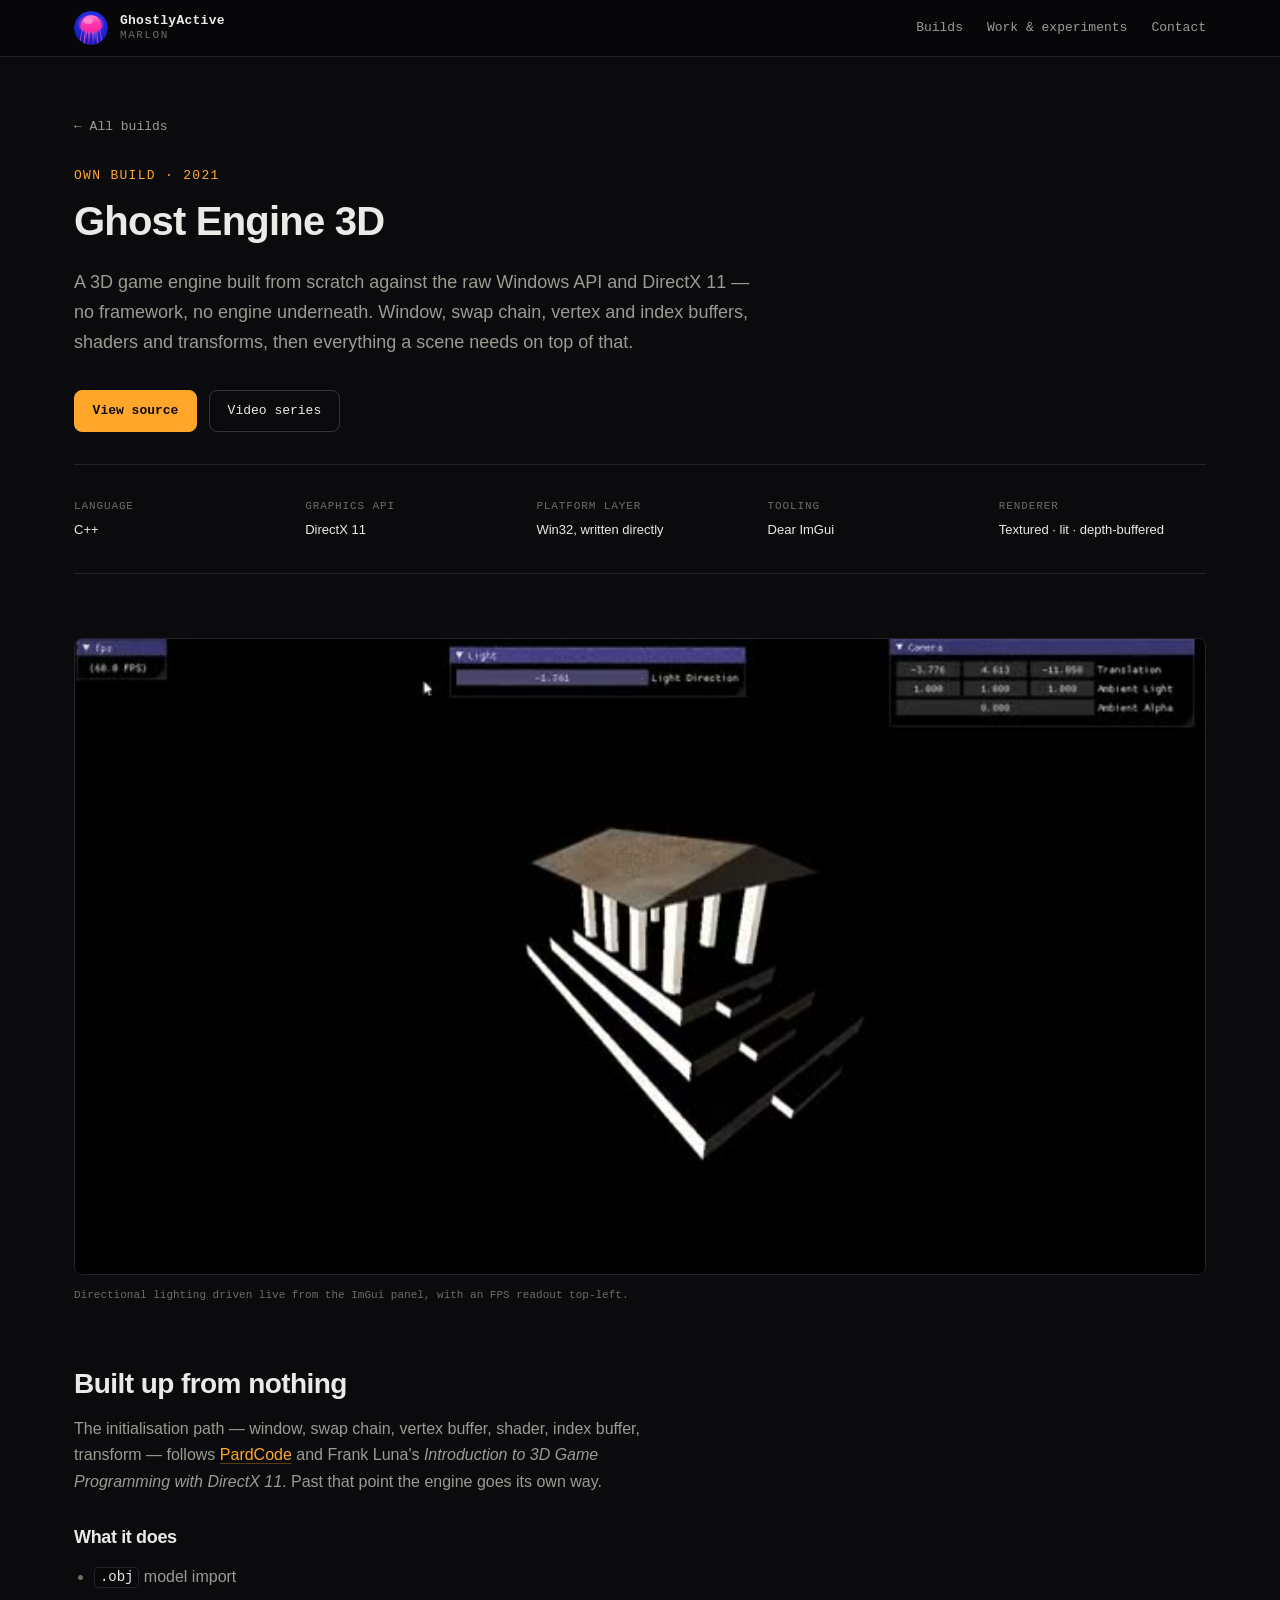
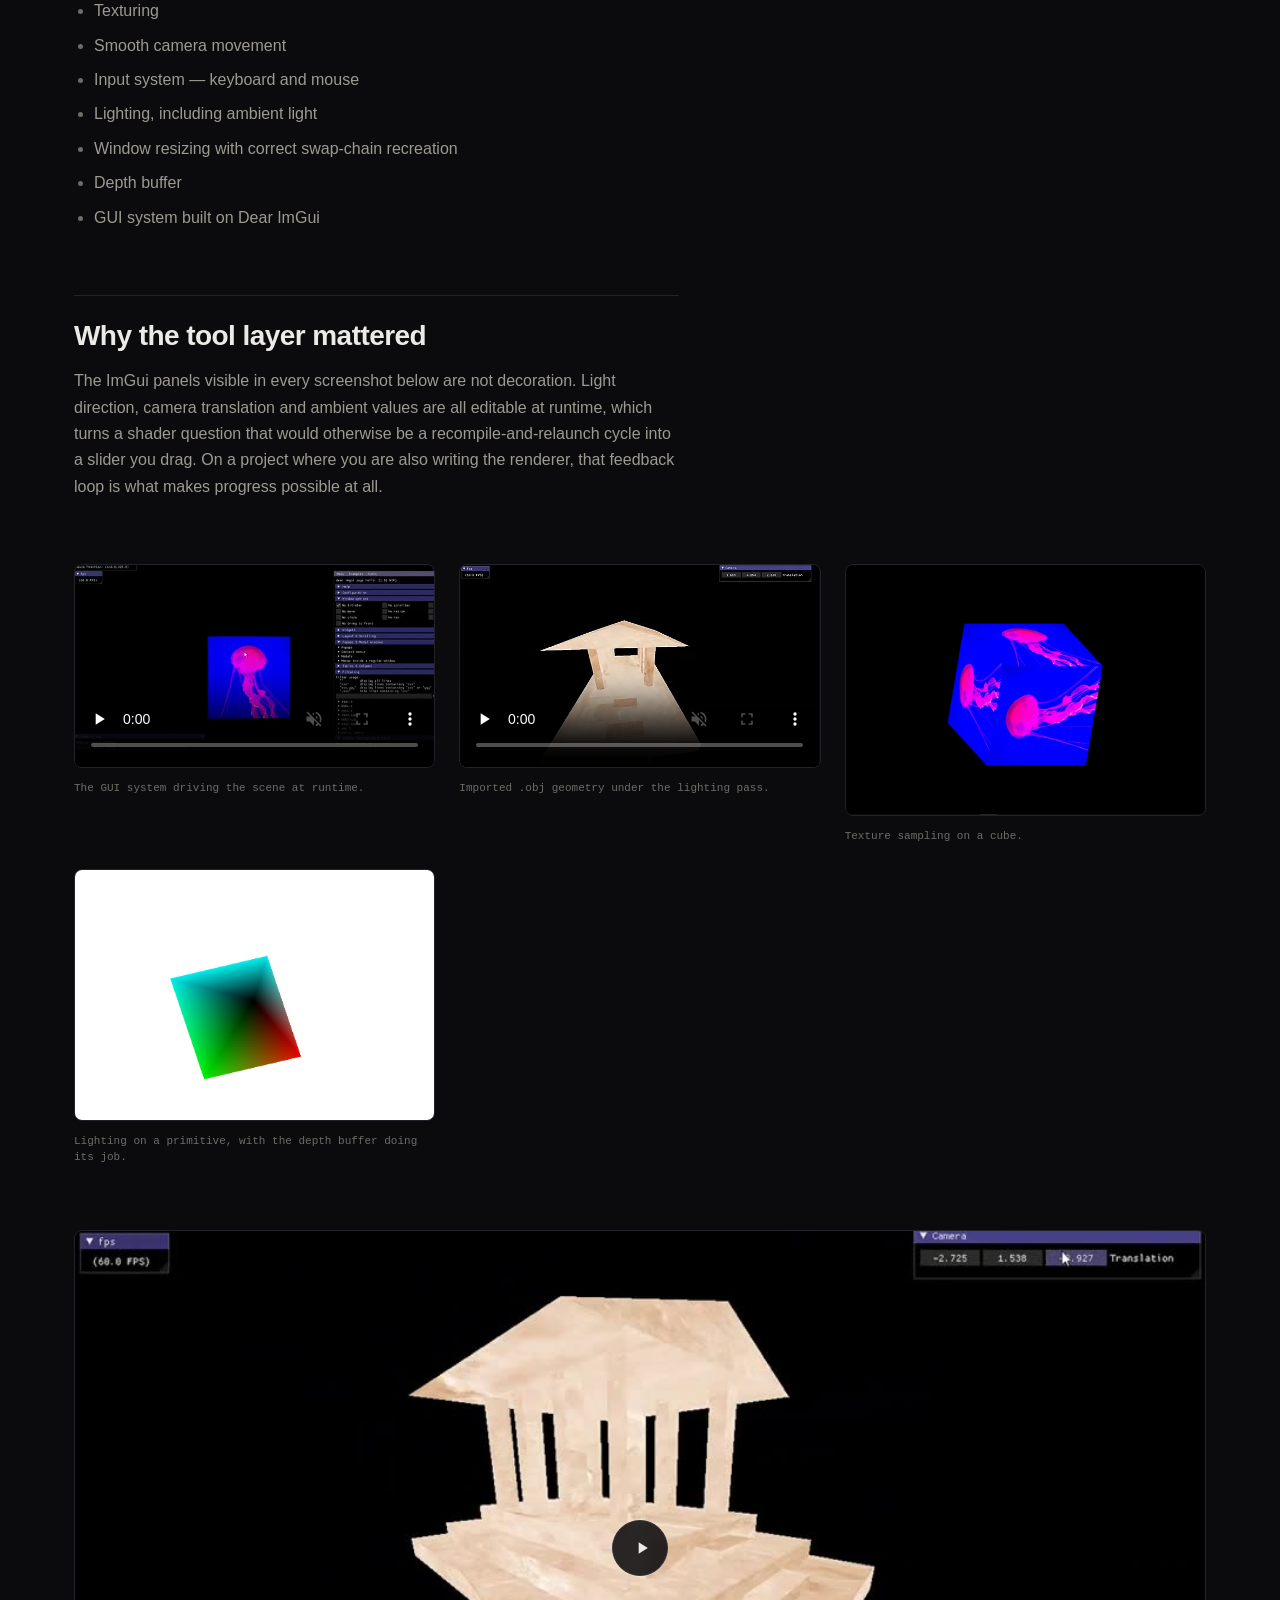
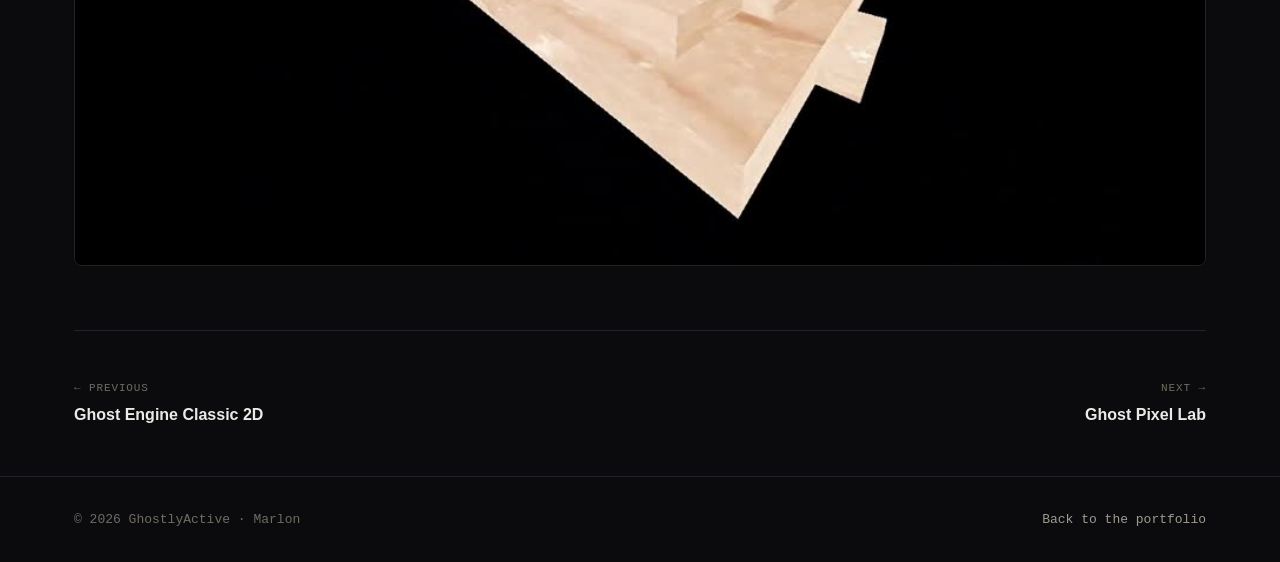
==== projects/ghost-engine-3d.html @ c01409fd "feat: texture the raycast corridor, add theme-color and mobile polish" ====
<!DOCTYPE html>
<html lang="en">
<head>
<meta charset="UTF-8">
<meta name="viewport" content="width=device-width, initial-scale=1">
<title>Ghost Engine 3D — GhostlyActive</title>
<meta name="description" content="A 3D game engine written from scratch against the Win32 API and DirectX 11: swap chain, buffers, shaders, .obj import, lighting and an ImGui tool layer.">
<meta name="color-scheme" content="dark">
<meta name="theme-color" content="#0b0b0d">
<link rel="icon" href="../assets/logo.svg" type="image/svg+xml">
<link rel="stylesheet" href="../assets/css/tokens.css">
<link rel="stylesheet" href="../assets/css/base.css">
<link rel="stylesheet" href="../assets/css/site.css">
<link rel="stylesheet" href="../assets/css/project.css">

<!-- Reveal-on-scroll starts hidden, so the flag has to land before first paint;
     without JS the class never appears and everything stays visible. -->
<script>document.documentElement.classList.add("js")</script>
</head>
<body>

<a class="skip-link" href="#main">Skip to content</a>

<svg class="visually-hidden" aria-hidden="true" focusable="false">
  <symbol id="i-play" viewBox="0 0 24 24"><path d="M8 5v14l11-7z"/></symbol>
</svg>

<nav class="site-nav">
  <div class="shell site-nav__inner">
    <a class="site-nav__brand" href="../index.html">
      <img class="site-nav__logo" src="../assets/logo.svg" alt="" width="34" height="34">
      <span class="site-nav__names">
        <span class="site-nav__name">GhostlyActive</span>
        <span class="site-nav__sub">Marlon</span>
      </span>
    </a>
    <ul class="site-nav__links">
      <li><a href="../index.html#builds">Builds</a></li>
      <li><a href="../index.html#studio"><span class="label-long">Work &amp; experiments</span><span class="label-short">Work</span></a></li>
      <li><a href="../index.html#contact">Contact</a></li>
    </ul>
  </div>
</nav>

<main id="main">
  <div class="shell">

    <header class="project-header">
      <a class="back-link" href="../index.html#builds">← All builds</a>
      <p class="project-header__kicker">Own build · 2021</p>
      <h1>Ghost Engine 3D</h1>
      <p class="project-header__lede">
        A 3D game engine built from scratch against the raw Windows API and DirectX 11 — no
        framework, no engine underneath. Window, swap chain, vertex and index buffers, shaders and
        transforms, then everything a scene needs on top of that.
      </p>
      <div class="project-header__actions">
        <a class="btn btn--primary" href="https://github.com/GhostlyActive/Ghost-Engine-3D" rel="noopener">View source</a>
        <a class="btn" href="https://www.youtube.com/playlist?list=PLcM3ti5Eo5i8KT7U_PYS-lkBVErrjgMPQ" rel="noopener">Video series</a>
      </div>
    </header>

    <dl class="specs reveal">
      <div><dt>Language</dt><dd>C++</dd></div>
      <div><dt>Graphics API</dt><dd>DirectX 11</dd></div>
      <div><dt>Platform layer</dt><dd>Win32, written directly</dd></div>
      <div><dt>Tooling</dt><dd>Dear ImGui</dd></div>
      <div><dt>Renderer</dt><dd>Textured · lit · depth-buffered</dd></div>
    </dl>

    <div class="media-block reveal">
      <figure class="figure">
        <video src="../assets/img/projects/ghost-engine-3d-light.mp4"
               poster="../assets/img/projects/ghost-engine-3d-light.jpg"
               autoplay muted loop playsinline preload="metadata"
               aria-label="A lit temple model rotating in the engine with ImGui light controls"></video>
        <figcaption>Directional lighting driven live from the ImGui panel, with an FPS readout top-left.</figcaption>
      </figure>
    </div>

    <div class="prose">

      <h2>Built up from nothing</h2>
      <p>
        The initialisation path — window, swap chain, vertex buffer, shader, index buffer, transform
        — follows <a href="https://github.com/PardCode" rel="noopener">PardCode</a> and Frank Luna's
        <em>Introduction to 3D Game Programming with DirectX 11</em>. Past that point the engine goes
        its own way.
      </p>

      <h3>What it does</h3>
      <ul>
        <li><code>.obj</code> model import</li>
        <li>Texturing</li>
        <li>Smooth camera movement</li>
        <li>Input system — keyboard and mouse</li>
        <li>Lighting, including ambient light</li>
        <li>Window resizing with correct swap-chain recreation</li>
        <li>Depth buffer</li>
        <li>GUI system built on Dear ImGui</li>
      </ul>

      <h2>Why the tool layer mattered</h2>
      <p>
        The ImGui panels visible in every screenshot below are not decoration. Light direction,
        camera translation and ambient values are all editable at runtime, which turns a shader
        question that would otherwise be a recompile-and-relaunch cycle into a slider you drag. On a
        project where you are also writing the renderer, that feedback loop is what makes progress
        possible at all.
      </p>

    </div>

    <div class="media-block media-block--wide reveal">
      <div class="gallery">
        <figure class="figure">
          <video src="../assets/img/projects/ghost-engine-3d-guidemo.mp4"
                 poster="../assets/img/projects/ghost-engine-3d-guidemo.jpg"
                 muted loop playsinline preload="none" controls
                 aria-label="The ImGui tool layer being used to manipulate the scene"></video>
          <figcaption>The GUI system driving the scene at runtime.</figcaption>
        </figure>
        <figure class="figure">
          <video src="../assets/img/projects/ghost-engine-3d-mesh.mp4"
                 poster="../assets/img/projects/ghost-engine-3d-mesh.jpg"
                 muted loop playsinline preload="none" controls
                 aria-label="An imported mesh rotating in the engine"></video>
          <figcaption>Imported <code>.obj</code> geometry under the lighting pass.</figcaption>
        </figure>
        <figure class="figure">
          <img src="../assets/img/projects/ghost-engine-3d-texture.jpg" alt="A textured cube rendered by the engine" loading="lazy" decoding="async">
          <figcaption>Texture sampling on a cube.</figcaption>
        </figure>
        <figure class="figure">
          <img src="../assets/img/projects/ghost-engine-3d-pyramid-lit.jpg" alt="A lit pyramid primitive rendered by the engine" loading="lazy" decoding="async">
          <figcaption>Lighting on a primitive, with the depth buffer doing its job.</figcaption>
        </figure>
      </div>
    </div>

    <div class="media-block reveal">
      <h2 class="visually-hidden">Video</h2>
      <button class="video" type="button" data-video-id="ZwqW2sLskIs" data-video-title="Ghost Engine 3D — Part 1">
        <img src="../assets/img/video/ZwqW2sLskIs.jpg" alt="Ghost Engine 3D running, part one of the video series" loading="lazy" decoding="async">
        <span class="video__play"><svg aria-hidden="true"><use href="#i-play"></use></svg></span>
        <span class="visually-hidden">Play video: Ghost Engine 3D — Part 1</span>
      </button>
    </div>

    <nav class="pager reveal" aria-label="More projects">
      <a href="ghost-engine-classic-2d.html"><span>← Previous</span><strong>Ghost Engine Classic 2D</strong></a>
      <a href="ghost-pixel-lab.html"><span>Next →</span><strong>Ghost Pixel Lab</strong></a>
    </nav>

  </div>
</main>

<footer class="site-footer">
  <div class="shell site-footer__inner">
    <span>© 2026 GhostlyActive · Marlon</span>
    <span><a href="../index.html">Back to the portfolio</a></span>
  </div>
</footer>

<script src="../assets/js/video.js" defer></script>
<script src="../assets/js/reveal.js" defer></script>
</body>
</html>
---- assets/css/tokens.css ----
:root {
  color-scheme: dark;

  --bg: #0b0b0d;
  --bg-raised: #131317;
  --bg-sunken: #08080a;
  --bg-overlay: rgba(8, 8, 10, 0.86);

  --border: #22222a;
  --border-strong: #35353f;

  --text: #eceae6;
  --text-muted: #9d9a92;
  --text-faint: #6f6c66;

  --accent: #ffa62b;
  --accent-soft: rgba(255, 166, 43, 0.12);
  --accent-line: rgba(255, 166, 43, 0.32);
  --cyan: #5cd2e6;
  --cyan-soft: rgba(92, 210, 230, 0.11);

  --font-sans: -apple-system, BlinkMacSystemFont, "Segoe UI", Inter, Helvetica, Arial, sans-serif;
  --font-mono: ui-monospace, SFMono-Regular, "SF Mono", Menlo, Consolas, monospace;

  --step--1: 0.8125rem;
  --step-0: 1rem;
  --step-1: 1.125rem;
  --step-2: clamp(1.375rem, 1.1rem + 1vw, 1.75rem);
  --step-3: clamp(1.75rem, 1.3rem + 1.8vw, 2.5rem);
  --step-4: clamp(2.25rem, 1.4rem + 3.6vw, 4rem);

  --space-1: 0.25rem;
  --space-2: 0.5rem;
  --space-3: 0.75rem;
  --space-4: 1rem;
  --space-5: 1.5rem;
  --space-6: 2rem;
  --space-7: 3rem;
  --space-8: 4rem;
  --space-9: 6rem;

  --radius-sm: 4px;
  --radius: 8px;
  --radius-lg: 14px;

  --shell: 1180px;
  --measure: 68ch;

  --shadow: 0 1px 2px rgba(0, 0, 0, 0.5), 0 8px 28px rgba(0, 0, 0, 0.4);
  --shadow-lift: 0 2px 4px rgba(0, 0, 0, 0.5), 0 18px 48px rgba(0, 0, 0, 0.55);

  --ease: cubic-bezier(0.4, 0, 0.2, 1);
}
---- assets/css/base.css ----
*,
*::before,
*::after {
  box-sizing: border-box;
}

* {
  margin: 0;
}

html {
  -webkit-text-size-adjust: 100%;
  scroll-behavior: smooth;
  scroll-padding-top: 5rem;
}

body {
  background-color: var(--bg);
  color: var(--text);
  font-family: var(--font-sans);
  font-size: var(--step-0);
  line-height: 1.65;
  -webkit-font-smoothing: antialiased;
  text-rendering: optimizeLegibility;
}

img,
video {
  display: block;
  max-width: 100%;
  height: auto;
}

h1,
h2,
h3,
h4 {
  line-height: 1.15;
  font-weight: 600;
  letter-spacing: -0.02em;
  text-wrap: balance;
}

p {
  text-wrap: pretty;
}

a {
  color: inherit;
}

:focus-visible {
  outline: 2px solid var(--accent);
  outline-offset: 3px;
  border-radius: var(--radius-sm);
}

::selection {
  background: var(--accent);
  color: var(--bg);
}

.shell {
  width: 100%;
  max-width: var(--shell);
  margin-inline: auto;
  padding-inline: var(--space-5);
}

.visually-hidden {
  position: absolute;
  width: 1px;
  height: 1px;
  padding: 0;
  overflow: hidden;
  clip: rect(0, 0, 0, 0);
  white-space: nowrap;
  border: 0;
}

.skip-link {
  position: absolute;
  top: var(--space-3);
  left: var(--space-3);
  z-index: 100;
  padding: var(--space-2) var(--space-4);
  background: var(--accent);
  color: var(--bg);
  font-weight: 600;
  border-radius: var(--radius);
  transform: translateY(-200%);
}

.skip-link:focus {
  transform: translateY(0);
}

/* Reveal on scroll. Gated on `.js` so the content is never hidden from a
   visitor without JavaScript, and an animation rather than a transition so it
   does not overwrite the hover transitions the cards declare themselves. */
.js .reveal {
  opacity: 0;
}

.js .reveal.is-visible {
  opacity: 1;
  animation: reveal-up 0.55s var(--ease) backwards;
}

@keyframes reveal-up {
  from {
    opacity: 0;
    transform: translateY(20px);
  }
}

@media (prefers-reduced-motion: reduce) {
  html {
    scroll-behavior: auto;
  }

  .js .reveal {
    opacity: 1;
  }

  *,
  *::before,
  *::after {
    animation-duration: 0.01ms !important;
    animation-iteration-count: 1 !important;
    transition-duration: 0.01ms !important;
  }
}
---- assets/css/site.css ----
/* ---------- Navigation ---------- */

.site-nav {
  position: sticky;
  top: 0;
  z-index: 50;
  background: var(--bg-overlay);
  backdrop-filter: blur(12px);
  border-bottom: 1px solid var(--border);
}

.site-nav__inner {
  display: flex;
  align-items: center;
  justify-content: space-between;
  gap: var(--space-4);
  min-height: 3.5rem;
}

.site-nav__brand {
  display: inline-flex;
  align-items: center;
  gap: var(--space-3);
  text-decoration: none;
  flex-shrink: 0;
  min-height: 2.75rem;
}

.site-nav__logo {
  width: 34px;
  height: 34px;
  border-radius: 50%;
  flex-shrink: 0;
  transition: transform 0.2s var(--ease);
}

.site-nav__brand:hover .site-nav__logo {
  transform: rotate(-6deg) scale(1.06);
}

.site-nav__names {
  display: flex;
  flex-direction: column;
  line-height: 1.15;
}

.site-nav__name {
  font-family: var(--font-mono);
  font-size: var(--step--1);
  font-weight: 600;
  letter-spacing: 0.02em;
  color: var(--text);
}

.site-nav__sub {
  font-family: var(--font-mono);
  font-size: 0.6875rem;
  letter-spacing: 0.14em;
  text-transform: uppercase;
  color: var(--text-faint);
}

.site-nav__links {
  display: flex;
  gap: var(--space-5);
  list-style: none;
  padding: 0;
  font-family: var(--font-mono);
  font-size: var(--step--1);
  min-width: 0;
}

/* Narrow screens swap to the short labels rather than a swipeable row. */
.label-short {
  display: none;
}

.site-nav__links li {
  display: flex;
}

/* The label is only ~14 px tall; the tap target has to be 44 px on a phone. */
.site-nav__links a {
  display: flex;
  align-items: center;
  min-height: 2.75rem;
  color: var(--text-muted);
  text-decoration: none;
  white-space: nowrap;
  transition: color 0.15s var(--ease);
}

.site-nav__links a:hover {
  color: var(--text);
}

/* Short labels buy enough room for one row down to ~360 px. Below that the
   list wraps onto a second row rather than overflowing or asking for a swipe. */
@media (max-width: 46rem) {
  .site-nav__inner {
    flex-wrap: wrap;
    row-gap: 0;
    column-gap: var(--space-3);
    min-height: 3.25rem;
  }

  .site-nav__brand {
    gap: var(--space-2);
  }

  .site-nav__name {
    font-size: 0.75rem;
  }

  .site-nav__links {
    gap: var(--space-3);
    font-size: 0.75rem;
    min-width: auto;
    flex-shrink: 0;
  }

  .label-long {
    display: none;
  }

  .label-short {
    display: inline;
  }
}

/* ---------- Hero ---------- */

.hero {
  position: relative;
  overflow: hidden;
  padding-block: clamp(var(--space-8), 12vw, var(--space-9));
  border-bottom: 1px solid var(--border);
}

/* Fallback texture: painted before the canvas, so it only shows through when
   the hero scene never starts. */
.hero::before {
  content: "";
  position: absolute;
  inset: 0;
  background-image:
    linear-gradient(var(--border) 1px, transparent 1px),
    linear-gradient(90deg, var(--border) 1px, transparent 1px);
  background-size: 44px 44px;
  mask-image: radial-gradient(ellipse 80% 60% at 70% 0%, #000 0%, transparent 75%);
  opacity: 0.7;
  pointer-events: none;
}

.hero > .shell {
  position: relative;
}

/* ---------- Canvas scenes ---------- */

/* Stacked layouts run copy down the whole section and are far taller than they
   are wide, which is the wrong shape for a horizon. So on a phone the scene is
   a band along the bottom edge; only the two-column layout gets the full bleed. */
.scene {
  position: absolute;
  right: 0;
  bottom: 0;
  left: 0;
  height: min(52vh, 380px);
  overflow: hidden;
  pointer-events: none;
}

.scene canvas {
  width: 100%;
  height: 100%;
}

.scene::after {
  content: "";
  position: absolute;
  inset: 0;
  background: linear-gradient(
    to bottom,
    var(--bg) 0%,
    rgba(11, 11, 13, 0.74) 26%,
    rgba(11, 11, 13, 0.62) 62%,
    rgba(11, 11, 13, 0.42) 86%,
    var(--bg) 100%
  );
}

/* A horizon belongs at the foot of the hero, but the corridor has no horizon
   and the contact section is tall when stacked — bottom-anchored it would sit
   under the showreel, off screen. */
.contact__scene {
  top: 0;
  bottom: auto;
}

.contact__scene::after {
  background: linear-gradient(
    to bottom,
    var(--bg) 0%,
    rgba(11, 11, 13, 0.72) 22%,
    rgba(11, 11, 13, 0.66) 64%,
    var(--bg) 100%
  );
}

@media (min-width: 62rem) {
  .scene {
    top: 0;
    height: auto;
  }

  .contact__scene {
    bottom: 0;
  }

  /* The copy sits in the left column, so the wash turns diagonal and the
     right-hand side opens up. */
  .scene::after {
    background:
      linear-gradient(97deg, var(--bg) 2%, rgba(11, 11, 13, 0.88) 30%, rgba(11, 11, 13, 0.1) 100%),
      linear-gradient(to bottom, var(--bg) 0%, rgba(11, 11, 13, 0) 12%, rgba(11, 11, 13, 0) 84%, var(--bg) 100%);
  }

  /* The contact copy is a short column rather than a full headline block, so
     the corridor can come up sooner. */
  .contact__scene::after {
    background:
      linear-gradient(97deg, var(--bg) 2%, rgba(11, 11, 13, 0.84) 24%, rgba(11, 11, 13, 0.04) 100%),
      linear-gradient(to bottom, var(--bg) 0%, rgba(11, 11, 13, 0) 16%, rgba(11, 11, 13, 0) 80%, var(--bg) 100%);
  }
}

.hero__inner {
  display: grid;
  grid-template-columns: minmax(0, 1.2fr) minmax(0, 0.8fr);
  gap: var(--space-7);
  align-items: center;
  margin-bottom: var(--space-7);
}

@media (max-width: 62rem) {
  .hero__inner {
    grid-template-columns: 1fr;
    gap: var(--space-6);
  }
}

/* ---------- Framed clip — used by the hero and the contact section ---------- */

.media-panel {
  margin: 0;
  min-width: 0;
}

.media-panel video {
  width: 100%;
  border: 1px solid var(--border-strong);
  border-radius: var(--radius-lg);
  background: var(--bg-sunken);
  box-shadow: var(--shadow-lift), 0 0 70px -24px var(--accent);
}

.media-panel figcaption {
  margin-top: var(--space-4);
  font-family: var(--font-mono);
  font-size: 0.6875rem;
  line-height: 1.7;
  color: var(--text-faint);
}

.media-panel figcaption strong {
  color: var(--text-muted);
  font-weight: 600;
}

.media-panel figcaption a {
  color: var(--accent);
  text-decoration: none;
  white-space: nowrap;
}

.media-panel figcaption a:hover {
  text-decoration: underline;
}

.hero h1 {
  font-size: var(--step-4);
  max-width: 24ch;
  margin-bottom: var(--space-5);
}

.hero h1 em {
  font-style: normal;
  color: var(--accent);
}

.hero__lede {
  max-width: 58ch;
  font-size: var(--step-1);
  color: var(--text-muted);
  margin-bottom: var(--space-6);
}

/* On a phone the hero costs a screen and a half before the first project. The
   facts list directly below already names the engines and the boards, so that
   sentence is the one that can go. */
@media (max-width: 46rem) {
  .hero__lede-detail {
    display: none;
  }
}

.hero__actions {
  display: flex;
  flex-wrap: wrap;
  gap: var(--space-3);
}

.hero__facts {
  display: grid;
  grid-template-columns: repeat(auto-fit, minmax(min(11rem, 100%), 1fr));
  gap: var(--space-5);
  padding-top: var(--space-6);
  border-top: 1px solid var(--border);
  max-width: 62rem;
}

.hero__fact dt {
  font-family: var(--font-mono);
  font-size: var(--step--1);
  color: var(--text-faint);
  text-transform: uppercase;
  letter-spacing: 0.08em;
  margin-bottom: var(--space-1);
}

.hero__fact dd {
  margin: 0;
  font-size: var(--step--1);
  color: var(--text-muted);
}

/* ---------- Buttons ---------- */

.btn {
  display: inline-flex;
  align-items: center;
  gap: var(--space-2);
  padding: 0.6rem 1.1rem;
  border: 1px solid var(--border-strong);
  border-radius: var(--radius);
  background: transparent;
  color: var(--text);
  font-family: var(--font-mono);
  font-size: var(--step--1);
  font-weight: 500;
  text-decoration: none;
  cursor: pointer;
  transition: border-color 0.15s var(--ease), background-color 0.15s var(--ease), color 0.15s var(--ease);
}

.btn:hover {
  border-color: var(--accent-line);
  background: var(--accent-soft);
  color: var(--accent);
}

.btn--primary {
  background: var(--accent);
  border-color: var(--accent);
  color: var(--bg);
  font-weight: 600;
}

.btn--primary:hover {
  background: #ffb75a;
  border-color: #ffb75a;
  color: var(--bg);
}

/* ---------- Sections ---------- */

.section {
  padding-block: var(--space-9);
  border-bottom: 1px solid var(--border);
}

.section__head {
  margin-bottom: var(--space-7);
}

.section__index {
  display: block;
  font-family: var(--font-mono);
  font-size: var(--step--1);
  color: var(--accent);
  letter-spacing: 0.1em;
  text-transform: uppercase;
  margin-bottom: var(--space-3);
}

.section__head h2 {
  font-size: var(--step-3);
  margin-bottom: var(--space-4);
}

.section__head p {
  max-width: var(--measure);
  color: var(--text-muted);
}

/* ---------- Topic filter ---------- */

/* The chips are built by filter.js — without it there is nothing to show. */
.filter:not([data-ready]) {
  display: none;
}

.filter {
  display: flex;
  flex-wrap: wrap;
  gap: var(--space-2);
  margin-bottom: var(--space-5);
}

.filter__chip {
  display: inline-flex;
  align-items: center;
  gap: var(--space-2);
  min-height: 2.5rem;
  padding: 0.35rem 0.85rem;
  border: 1px solid var(--border);
  border-radius: 999px;
  background: var(--bg-raised);
  color: var(--text-muted);
  font-family: var(--font-mono);
  font-size: var(--step--1);
  cursor: pointer;
  transition: color 0.15s var(--ease), border-color 0.15s var(--ease), background-color 0.15s var(--ease);
}

.filter__chip:hover {
  color: var(--text);
  border-color: var(--border-strong);
}

.filter__chip[aria-pressed="true"] {
  border-color: var(--accent-line);
  background: var(--accent-soft);
  color: var(--accent);
}

.filter__count {
  font-size: 0.625rem;
  color: var(--text-faint);
}

.filter__chip[aria-pressed="true"] .filter__count {
  color: var(--accent);
  opacity: 0.65;
}

.work-card.is-leaving,
.reel-card.is-leaving {
  opacity: 0;
  transform: scale(0.97);
}

.work-card[hidden],
.reel-card[hidden] {
  display: none;
}

/* ---------- Work grid (repositories) ---------- */

.work-grid {
  display: grid;
  grid-template-columns: repeat(auto-fill, minmax(min(21rem, 100%), 1fr));
  gap: var(--space-5);
}

.work-card {
  display: flex;
  flex-direction: column;
  background: var(--bg-raised);
  border: 1px solid var(--border);
  border-radius: var(--radius-lg);
  overflow: hidden;
  transition: border-color 0.2s var(--ease), transform 0.2s var(--ease), box-shadow 0.2s var(--ease),
    opacity 0.22s var(--ease);
}

.work-card:has(.work-card__title a:hover),
.work-card:has(.work-card__title a:focus-visible) {
  border-color: var(--border-strong);
  transform: translateY(-3px);
  box-shadow: var(--shadow-lift);
}

.work-card__media {
  position: relative;
  aspect-ratio: 16 / 10;
  background: var(--bg-sunken);
  border-bottom: 1px solid var(--border);
  overflow: hidden;
}

.work-card__media img,
.work-card__media video {
  width: 100%;
  height: 100%;
  object-fit: cover;
  transition: transform 0.4s var(--ease);
}

.work-card:has(.work-card__title a:hover) .work-card__media img {
  transform: scale(1.03);
}

.work-card__year {
  position: absolute;
  top: var(--space-3);
  right: var(--space-3);
  padding: 0.15rem 0.5rem;
  border-radius: var(--radius-sm);
  background: var(--bg-overlay);
  backdrop-filter: blur(6px);
  border: 1px solid var(--border);
  font-family: var(--font-mono);
  font-size: 0.6875rem;
  color: var(--text-muted);
}

.work-card__body {
  display: flex;
  flex-direction: column;
  flex-grow: 1;
  padding: var(--space-5);
  gap: var(--space-3);
}

.work-card__kicker {
  font-family: var(--font-mono);
  font-size: 0.6875rem;
  letter-spacing: 0.1em;
  text-transform: uppercase;
  color: var(--accent);
}

.work-card__title {
  font-size: var(--step-1);
}

.work-card__title a {
  text-decoration: none;
}

/* Whole card clickable, title stays the real link for a11y */
.work-card__title a::after {
  content: "";
  position: absolute;
  inset: 0;
}

.work-card {
  position: relative;
}

.work-card__desc {
  flex-grow: 1;
  font-size: var(--step--1);
  color: var(--text-muted);
  line-height: 1.6;
}

.tag-row {
  display: flex;
  flex-wrap: wrap;
  gap: var(--space-2);
  list-style: none;
  padding: 0;
}

.tag {
  padding: 0.15rem 0.5rem;
  border: 1px solid var(--border);
  border-radius: var(--radius-sm);
  background: var(--bg-sunken);
  font-family: var(--font-mono);
  font-size: 0.6875rem;
  color: var(--text-muted);
  white-space: nowrap;
}

.tag--accent {
  border-color: var(--accent-line);
  background: var(--accent-soft);
  color: var(--accent);
}

.tag--cyan {
  border-color: rgba(92, 210, 230, 0.28);
  background: var(--cyan-soft);
  color: var(--cyan);
}

.work-card__foot {
  display: flex;
  align-items: center;
  justify-content: space-between;
  gap: var(--space-3);
  padding-top: var(--space-3);
  border-top: 1px solid var(--border);
  font-family: var(--font-mono);
  font-size: 0.6875rem;
  color: var(--text-faint);
}

.work-card__more {
  color: var(--accent);
}

/* ---------- Reel grid (client work) ---------- */

.reel-grid {
  display: grid;
  grid-template-columns: repeat(auto-fill, minmax(min(19rem, 100%), 1fr));
  gap: var(--space-5);
}

.reel-card {
  display: flex;
  flex-direction: column;
  gap: var(--space-3);
  transition: opacity 0.22s var(--ease), transform 0.22s var(--ease);
}

.reel-card__body {
  display: flex;
  flex-direction: column;
  gap: var(--space-2);
}

.reel-card h3 {
  font-size: var(--step-0);
  font-weight: 600;
}

.reel-card p {
  font-size: var(--step--1);
  color: var(--text-muted);
  line-height: 1.6;
}

.reel-card__meta {
  font-family: var(--font-mono);
  font-size: 0.6875rem;
  color: var(--text-faint);
}

/* ---------- Click-to-play video ---------- */

.video {
  position: relative;
  display: block;
  width: 100%;
  aspect-ratio: 16 / 9;
  padding: 0;
  border: 1px solid var(--border);
  border-radius: var(--radius);
  background: var(--bg-sunken);
  overflow: hidden;
  cursor: pointer;
  transition: border-color 0.2s var(--ease), box-shadow 0.2s var(--ease);
}

.video:hover {
  border-color: var(--accent-line);
  box-shadow: var(--shadow);
}

.video img {
  width: 100%;
  height: 100%;
  object-fit: cover;
  transition: opacity 0.2s var(--ease), transform 0.4s var(--ease);
}

.video:hover img {
  opacity: 0.72;
  transform: scale(1.02);
}

.video iframe {
  position: absolute;
  inset: 0;
  width: 100%;
  height: 100%;
  border: 0;
}

.video__play {
  position: absolute;
  top: 50%;
  left: 50%;
  translate: -50% -50%;
  display: grid;
  place-items: center;
  width: 3.5rem;
  height: 3.5rem;
  border-radius: 50%;
  background: var(--bg-overlay);
  backdrop-filter: blur(4px);
  border: 1px solid var(--border-strong);
  transition: background-color 0.2s var(--ease), border-color 0.2s var(--ease), scale 0.2s var(--ease);
  pointer-events: none;
}

.video:hover .video__play {
  background: var(--accent);
  border-color: var(--accent);
  scale: 1.08;
}

.video__play svg {
  width: 1.25rem;
  height: 1.25rem;
  margin-left: 3px;
  fill: var(--text);
  transition: fill 0.2s var(--ease);
}

.video:hover .video__play svg {
  fill: var(--bg);
}

.video__duration {
  position: absolute;
  right: var(--space-3);
  bottom: var(--space-3);
  padding: 0.1rem 0.4rem;
  border-radius: var(--radius-sm);
  background: rgba(8, 8, 10, 0.9);
  font-family: var(--font-mono);
  font-size: 0.6875rem;
  color: var(--text-muted);
  pointer-events: none;
}

.video.is-playing .video__play,
.video.is-playing .video__duration {
  display: none;
}

/* ---------- Contact ---------- */

.contact {
  position: relative;
  overflow: hidden;
  padding-block: var(--space-9);
}

/* Same 1.2 / 0.8 split as the hero, so the clip lands at roughly its native
   400 px and stays sharp. */
.contact__grid {
  position: relative;
  display: grid;
  grid-template-columns: minmax(0, 1.2fr) minmax(0, 0.8fr);
  gap: var(--space-7);
  align-items: center;
}

@media (max-width: 62rem) {
  .contact__grid {
    grid-template-columns: 1fr;
    gap: var(--space-6);
  }
}

.contact__body {
  display: flex;
  flex-direction: column;
  align-items: flex-start;
}

.contact__body .link-list {
  align-self: stretch;
  margin-top: var(--space-6);
}

.contact h2 {
  font-size: var(--step-3);
  margin-bottom: var(--space-4);
}

.contact p {
  max-width: 42ch;
  color: var(--text-muted);
  margin-bottom: var(--space-5);
}

.link-list {
  list-style: none;
  padding: 0;
  display: flex;
  flex-direction: column;
}

.link-list a {
  display: flex;
  align-items: baseline;
  justify-content: space-between;
  gap: var(--space-4);
  padding-block: var(--space-3);
  border-bottom: 1px solid var(--border);
  font-family: var(--font-mono);
  font-size: var(--step--1);
  text-decoration: none;
  color: var(--text-muted);
  transition: color 0.15s var(--ease), padding-left 0.15s var(--ease);
}

.link-list a:hover {
  color: var(--accent);
  padding-left: var(--space-2);
}

.link-list span {
  color: var(--text-faint);
}

/* ---------- Footer ---------- */

.site-footer {
  padding-block: var(--space-6);
  border-top: 1px solid var(--border);
  font-family: var(--font-mono);
  font-size: var(--step--1);
  color: var(--text-faint);
}

.site-footer__inner {
  display: flex;
  flex-wrap: wrap;
  gap: var(--space-4);
  justify-content: space-between;
}

.site-footer a {
  color: var(--text-muted);
  text-decoration: none;
}

.site-footer a:hover {
  color: var(--accent);
}
---- assets/css/project.css ----
.back-link {
  display: inline-flex;
  align-items: center;
  gap: var(--space-2);
  min-height: 2.75rem;
  margin-bottom: var(--space-4);
  font-family: var(--font-mono);
  font-size: var(--step--1);
  color: var(--text-muted);
  text-decoration: none;
  transition: color 0.15s var(--ease), gap 0.15s var(--ease);
}

.back-link:hover {
  color: var(--accent);
  gap: var(--space-3);
}

/* ---------- Project header ---------- */

.project-header {
  padding-block: var(--space-7) var(--space-6);
}

.project-header__kicker {
  font-family: var(--font-mono);
  font-size: var(--step--1);
  letter-spacing: 0.1em;
  text-transform: uppercase;
  color: var(--accent);
  margin-bottom: var(--space-3);
}

.project-header h1 {
  font-size: var(--step-3);
  max-width: 22ch;
  margin-bottom: var(--space-5);
}

.project-header__lede {
  max-width: var(--measure);
  font-size: var(--step-1);
  color: var(--text-muted);
  margin-bottom: var(--space-6);
}

.project-header__actions {
  display: flex;
  flex-wrap: wrap;
  gap: var(--space-3);
}

/* ---------- Spec strip ---------- */

.specs {
  display: grid;
  grid-template-columns: repeat(auto-fit, minmax(min(10rem, 100%), 1fr));
  gap: var(--space-5);
  padding-block: var(--space-6);
  border-block: 1px solid var(--border);
  margin-bottom: var(--space-7);
}

.specs div {
  min-width: 0;
}

.specs dt {
  font-family: var(--font-mono);
  font-size: 0.6875rem;
  letter-spacing: 0.08em;
  text-transform: uppercase;
  color: var(--text-faint);
  margin-bottom: var(--space-1);
}

.specs dd {
  margin: 0;
  font-size: var(--step--1);
  color: var(--text);
  overflow-wrap: break-word;
}

/* ---------- Long-form content ---------- */

.prose {
  max-width: var(--measure);
}

.prose > * + * {
  margin-top: var(--space-4);
}

.prose h2 {
  font-size: var(--step-2);
  margin-top: var(--space-8);
  padding-top: var(--space-5);
  border-top: 1px solid var(--border);
}

.prose h2:first-child {
  margin-top: 0;
  padding-top: 0;
  border-top: 0;
}

.prose h3 {
  font-size: var(--step-1);
  margin-top: var(--space-6);
  color: var(--text);
}

.prose p,
.prose li {
  color: var(--text-muted);
}

.prose strong {
  color: var(--text);
  font-weight: 600;
}

.prose a {
  color: var(--accent);
  text-decoration-color: var(--accent-line);
  text-underline-offset: 3px;
}

.prose ul,
.prose ol {
  padding-left: 1.25rem;
  display: flex;
  flex-direction: column;
  gap: var(--space-2);
}

.prose li::marker {
  color: var(--text-faint);
}

.prose code {
  padding: 0.1em 0.35em;
  border: 1px solid var(--border);
  border-radius: var(--radius-sm);
  background: var(--bg-sunken);
  font-family: var(--font-mono);
  font-size: 0.875em;
  color: var(--text);
}

.prose blockquote {
  padding-left: var(--space-4);
  border-left: 2px solid var(--accent-line);
  color: var(--text-muted);
  font-style: italic;
}

.diagram {
  overflow-x: auto;
  padding: var(--space-5);
  border: 1px solid var(--border);
  border-radius: var(--radius);
  background: var(--bg-sunken);
}

.diagram pre {
  margin: 0;
  font-family: var(--font-mono);
  font-size: 0.75rem;
  line-height: 1.5;
  color: var(--text-muted);
  white-space: pre;
}

.data-table {
  overflow-x: auto;
  border: 1px solid var(--border);
  border-radius: var(--radius);
}

.data-table table {
  width: 100%;
  border-collapse: collapse;
  font-size: var(--step--1);
}

.data-table th,
.data-table td {
  padding: var(--space-3) var(--space-4);
  text-align: left;
  border-bottom: 1px solid var(--border);
  vertical-align: top;
}

.data-table tbody tr:last-child th,
.data-table tbody tr:last-child td {
  border-bottom: 0;
}

.data-table th {
  font-family: var(--font-mono);
  font-size: 0.6875rem;
  letter-spacing: 0.06em;
  text-transform: uppercase;
  color: var(--text-faint);
  font-weight: 500;
  white-space: nowrap;
}

.data-table td {
  color: var(--text-muted);
}

.data-table td:first-child {
  color: var(--text);
}

/* ---------- Media ---------- */

.media-block {
  margin-block: var(--space-8);
}

.media-block--wide {
  max-width: none;
}

.figure {
  margin: 0;
}

.figure img,
.figure video {
  width: 100%;
  border: 1px solid var(--border);
  border-radius: var(--radius);
  background: var(--bg-sunken);
}

.figure figcaption {
  margin-top: var(--space-3);
  font-family: var(--font-mono);
  font-size: 0.6875rem;
  color: var(--text-faint);
  line-height: 1.5;
}

.gallery {
  display: grid;
  grid-template-columns: repeat(auto-fit, minmax(min(18rem, 100%), 1fr));
  gap: var(--space-5);
}

/* ---------- Pager ---------- */

.pager {
  display: flex;
  flex-wrap: wrap;
  gap: var(--space-4);
  justify-content: space-between;
  padding-block: var(--space-7);
  border-top: 1px solid var(--border);
}

.pager a {
  display: flex;
  flex-direction: column;
  gap: var(--space-1);
  text-decoration: none;
  transition: color 0.15s var(--ease);
}

.pager a:hover {
  color: var(--accent);
}

.pager span {
  font-family: var(--font-mono);
  font-size: 0.6875rem;
  letter-spacing: 0.08em;
  text-transform: uppercase;
  color: var(--text-faint);
}

.pager strong {
  font-weight: 600;
  font-size: var(--step-0);
}

.pager a:last-child {
  text-align: right;
  margin-left: auto;
}
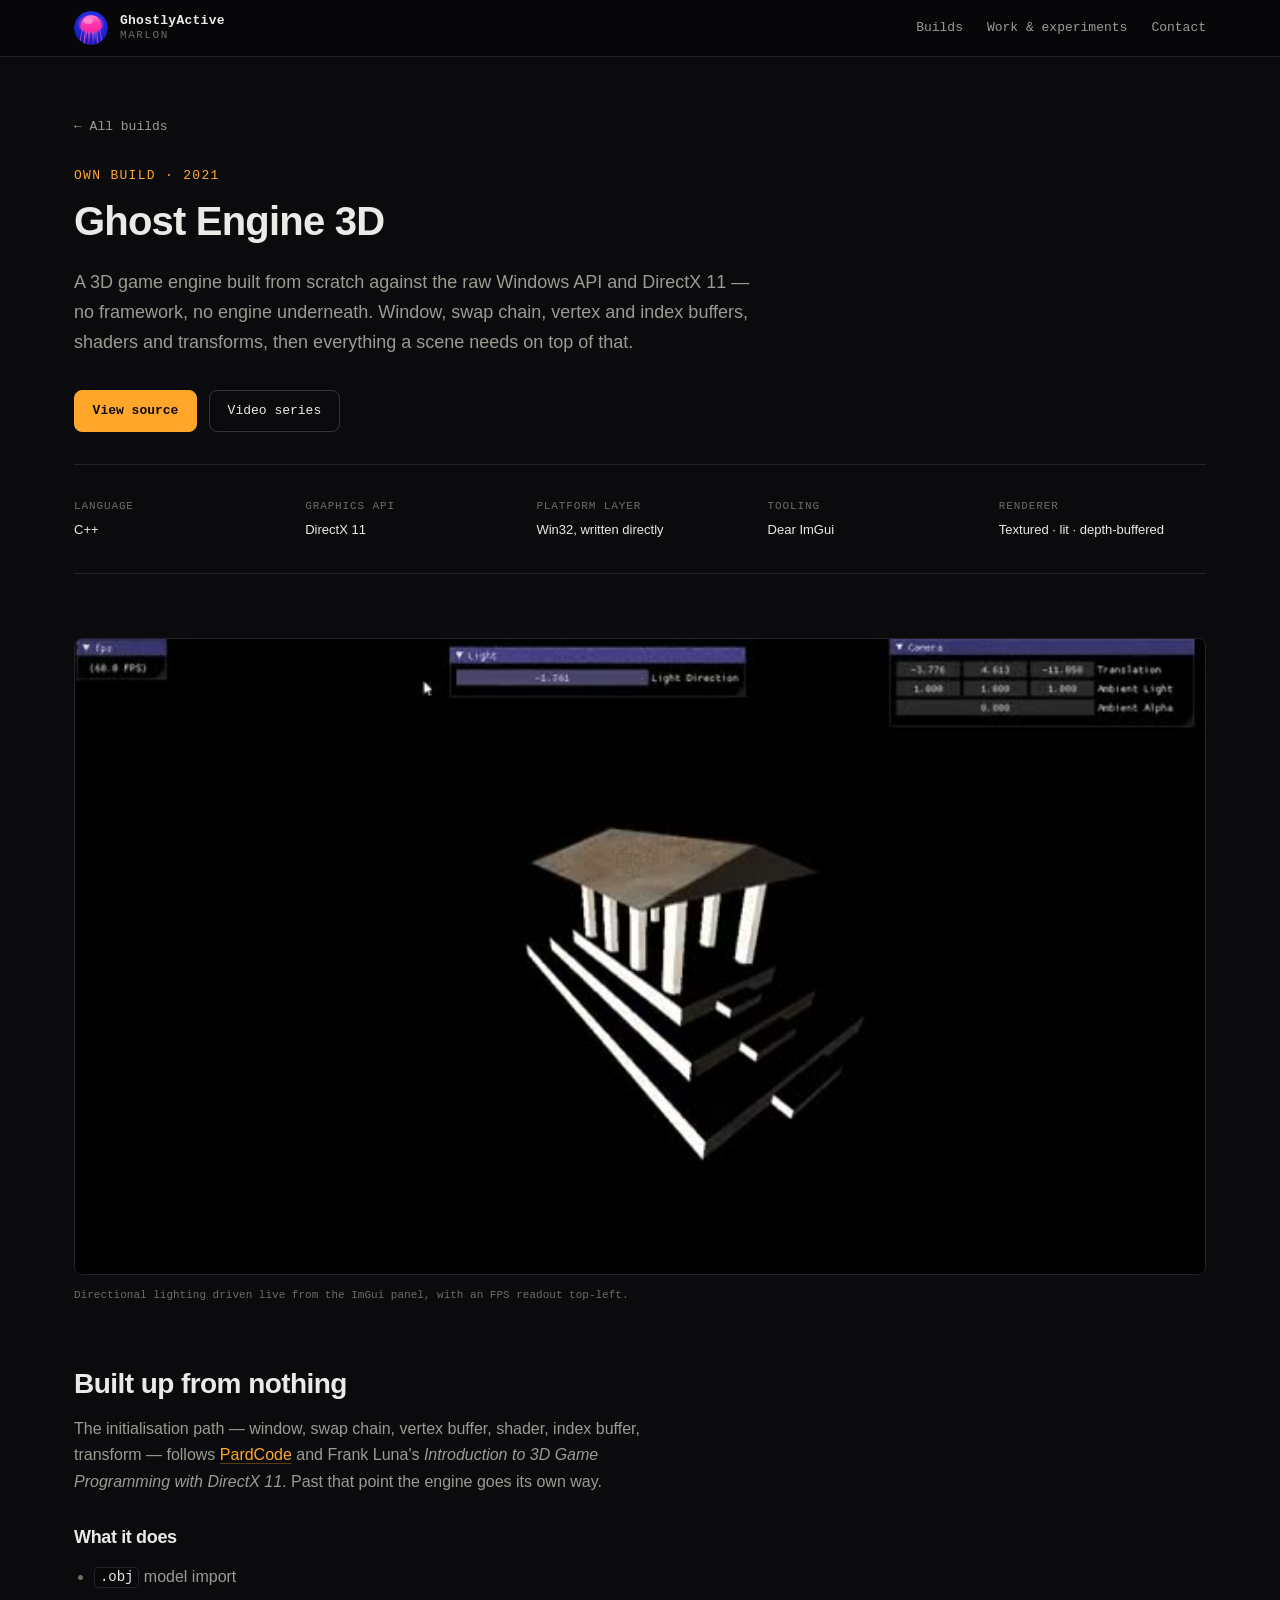
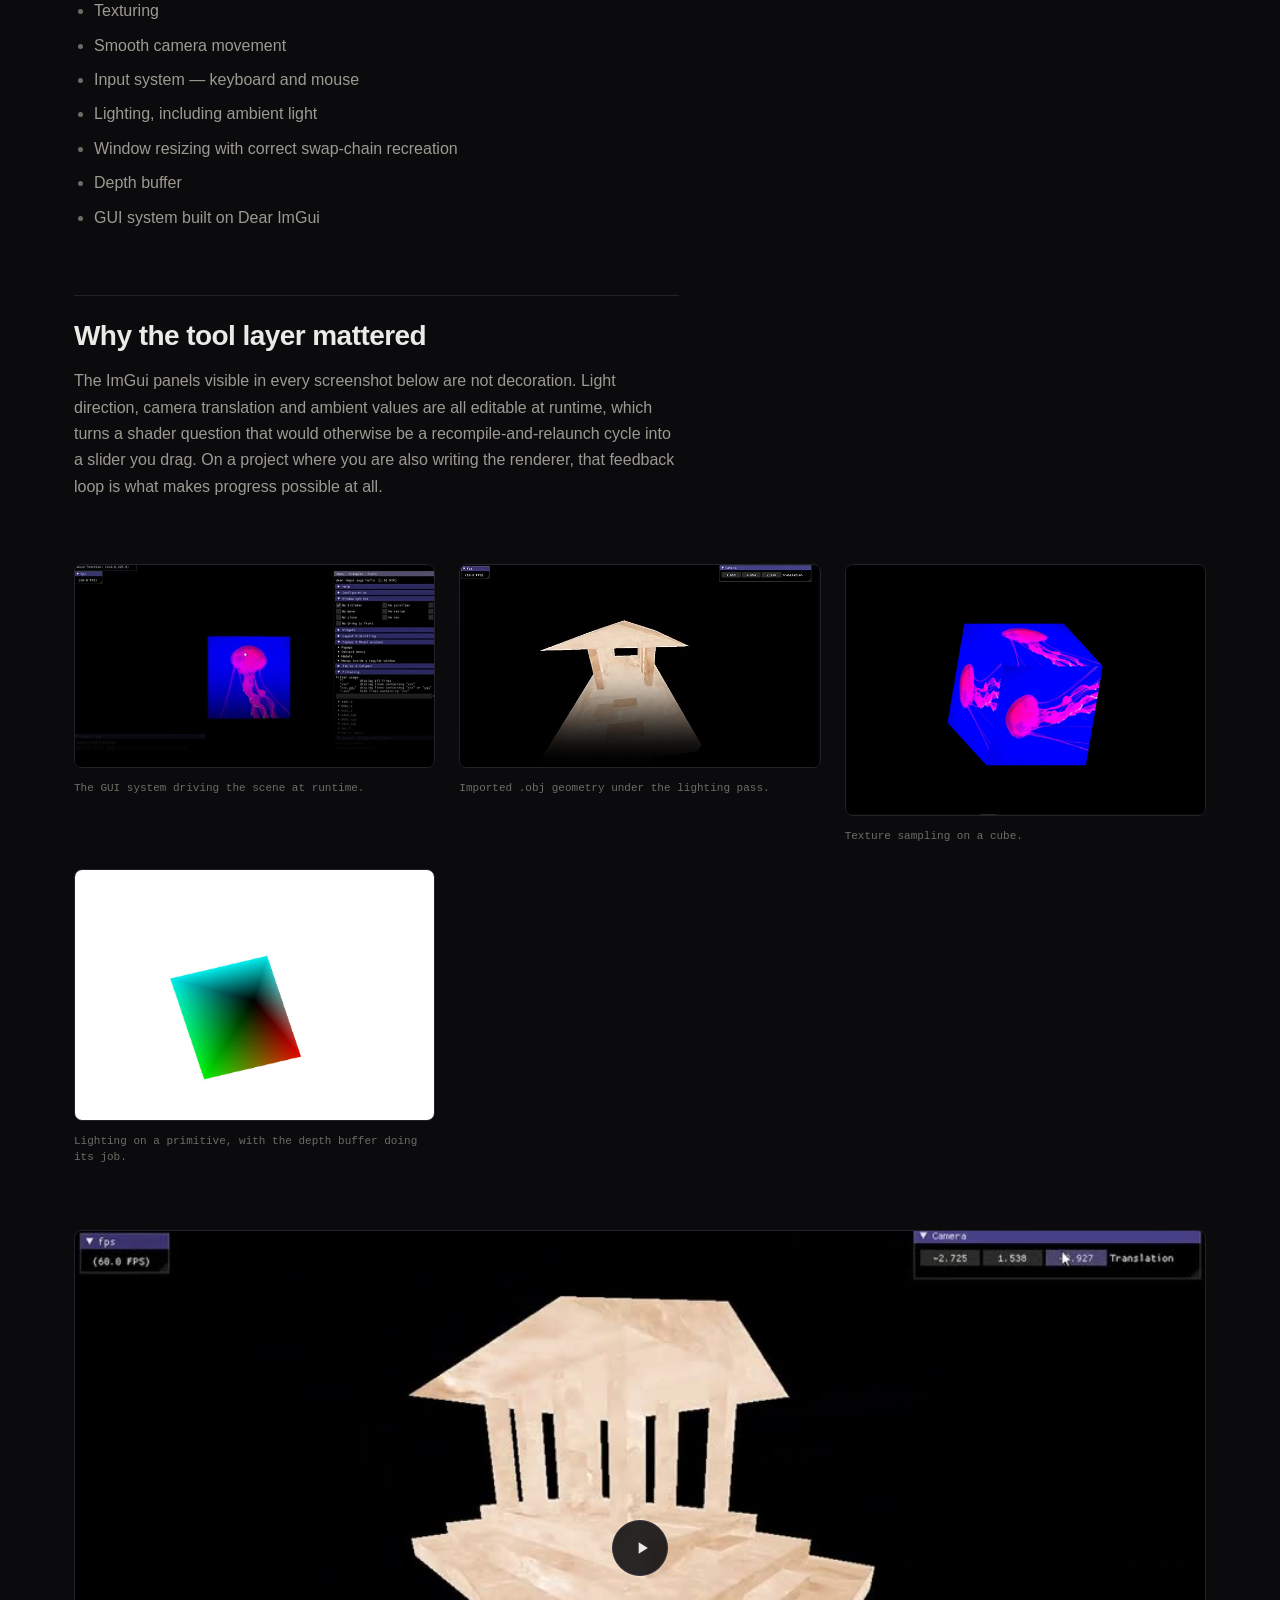
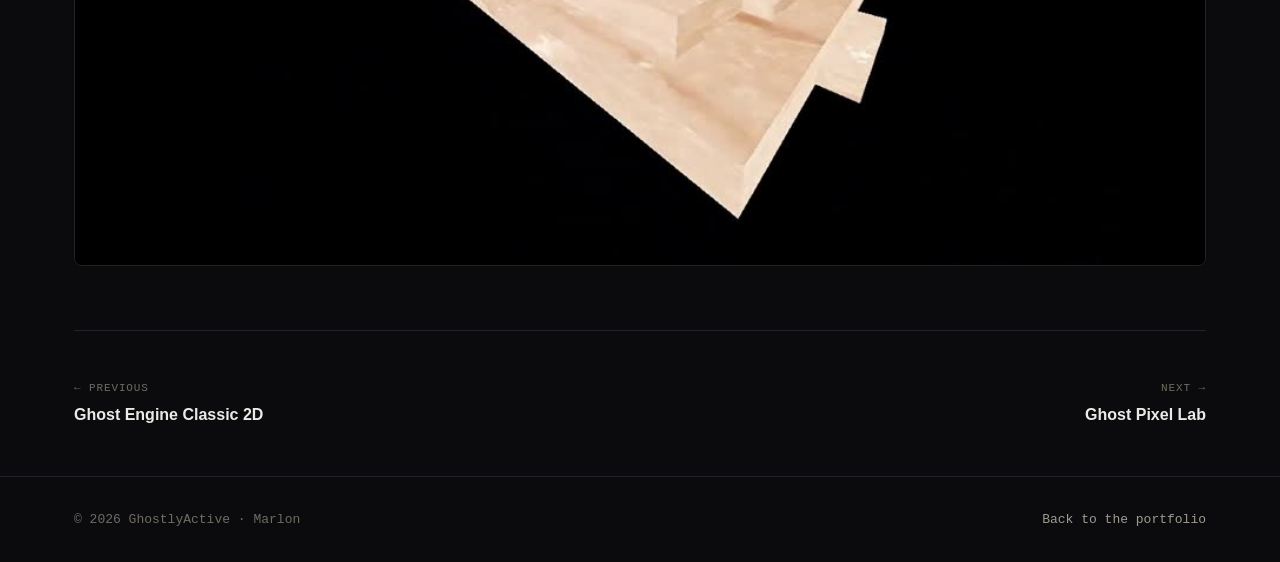
==== commit 830089d8: "perf: shrink oversized images and reserve their space in the layout" ====
--- a/projects/ghost-engine-3d.html
+++ b/projects/ghost-engine-3d.html
@@ -8,6 +8,7 @@
 <meta name="color-scheme" content="dark">
 <meta name="theme-color" content="#0b0b0d">
 <link rel="icon" href="../assets/logo.svg" type="image/svg+xml">
+<link rel="apple-touch-icon" href="../assets/apple-touch-icon.png">
 <link rel="stylesheet" href="../assets/css/tokens.css">
 <link rel="stylesheet" href="../assets/css/base.css">
 <link rel="stylesheet" href="../assets/css/site.css">
@@ -128,11 +129,11 @@
           <figcaption>Imported <code>.obj</code> geometry under the lighting pass.</figcaption>
         </figure>
         <figure class="figure">
-          <img src="../assets/img/projects/ghost-engine-3d-texture.jpg" alt="A textured cube rendered by the engine" loading="lazy" decoding="async">
+          <img src="../assets/img/projects/ghost-engine-3d-texture.jpg" width="998" height="694" alt="A textured cube rendered by the engine" loading="lazy" decoding="async">
           <figcaption>Texture sampling on a cube.</figcaption>
         </figure>
         <figure class="figure">
-          <img src="../assets/img/projects/ghost-engine-3d-pyramid-lit.jpg" alt="A lit pyramid primitive rendered by the engine" loading="lazy" decoding="async">
+          <img src="../assets/img/projects/ghost-engine-3d-pyramid-lit.jpg" width="991" height="690" alt="A lit pyramid primitive rendered by the engine" loading="lazy" decoding="async">
           <figcaption>Lighting on a primitive, with the depth buffer doing its job.</figcaption>
         </figure>
       </div>
@@ -141,7 +142,7 @@
     <div class="media-block reveal">
       <h2 class="visually-hidden">Video</h2>
       <button class="video" type="button" data-video-id="ZwqW2sLskIs" data-video-title="Ghost Engine 3D — Part 1">
-        <img src="../assets/img/video/ZwqW2sLskIs.jpg" alt="Ghost Engine 3D running, part one of the video series" loading="lazy" decoding="async">
+        <img src="../assets/img/video/ZwqW2sLskIs.jpg" width="960" height="540" alt="Ghost Engine 3D running, part one of the video series" loading="lazy" decoding="async">
         <span class="video__play"><svg aria-hidden="true"><use href="#i-play"></use></svg></span>
         <span class="visually-hidden">Play video: Ghost Engine 3D — Part 1</span>
       </button>
--- a/assets/css/base.css
+++ b/assets/css/base.css
@@ -102,9 +102,11 @@
   opacity: 0;
 }
 
+/* No fill mode, and reveal.js drops both classes once the animation has played
+   — the element must not spend the rest of the session depending on it. */
 .js .reveal.is-visible {
   opacity: 1;
-  animation: reveal-up 0.55s var(--ease) backwards;
+  animation: reveal-up 0.55s var(--ease);
 }
 
 @keyframes reveal-up {
--- a/assets/css/site.css
+++ b/assets/css/site.css
@@ -278,7 +278,13 @@
   font-weight: 600;
 }
 
+/* An 11 px line is a 13 px tall tap target. The padding does not move anything
+   — the caption already has that much leading — but it makes the link findable
+   with a thumb. */
 .media-panel figcaption a {
+  display: inline-block;
+  padding-block: 0.35rem;
+  margin-block: -0.35rem;
   color: var(--accent);
   text-decoration: none;
   white-space: nowrap;
@@ -453,6 +459,20 @@
   border-color: var(--accent-line);
   background: var(--accent-soft);
   color: var(--accent);
+}
+
+/* Still well over the 24 px minimum, and it buys back a row of chips before the
+   first project card. */
+@media (max-width: 46rem) {
+  .filter {
+    gap: var(--space-1);
+  }
+
+  .filter__chip {
+    min-height: 2.25rem;
+    padding: 0.3rem 0.65rem;
+    font-size: 0.75rem;
+  }
 }
 
 .filter__count {
@@ -852,6 +872,9 @@
 }
 
 .site-footer a {
+  display: inline-block;
+  padding-block: 0.4rem;
+  margin-block: -0.4rem;
   color: var(--text-muted);
   text-decoration: none;
 }
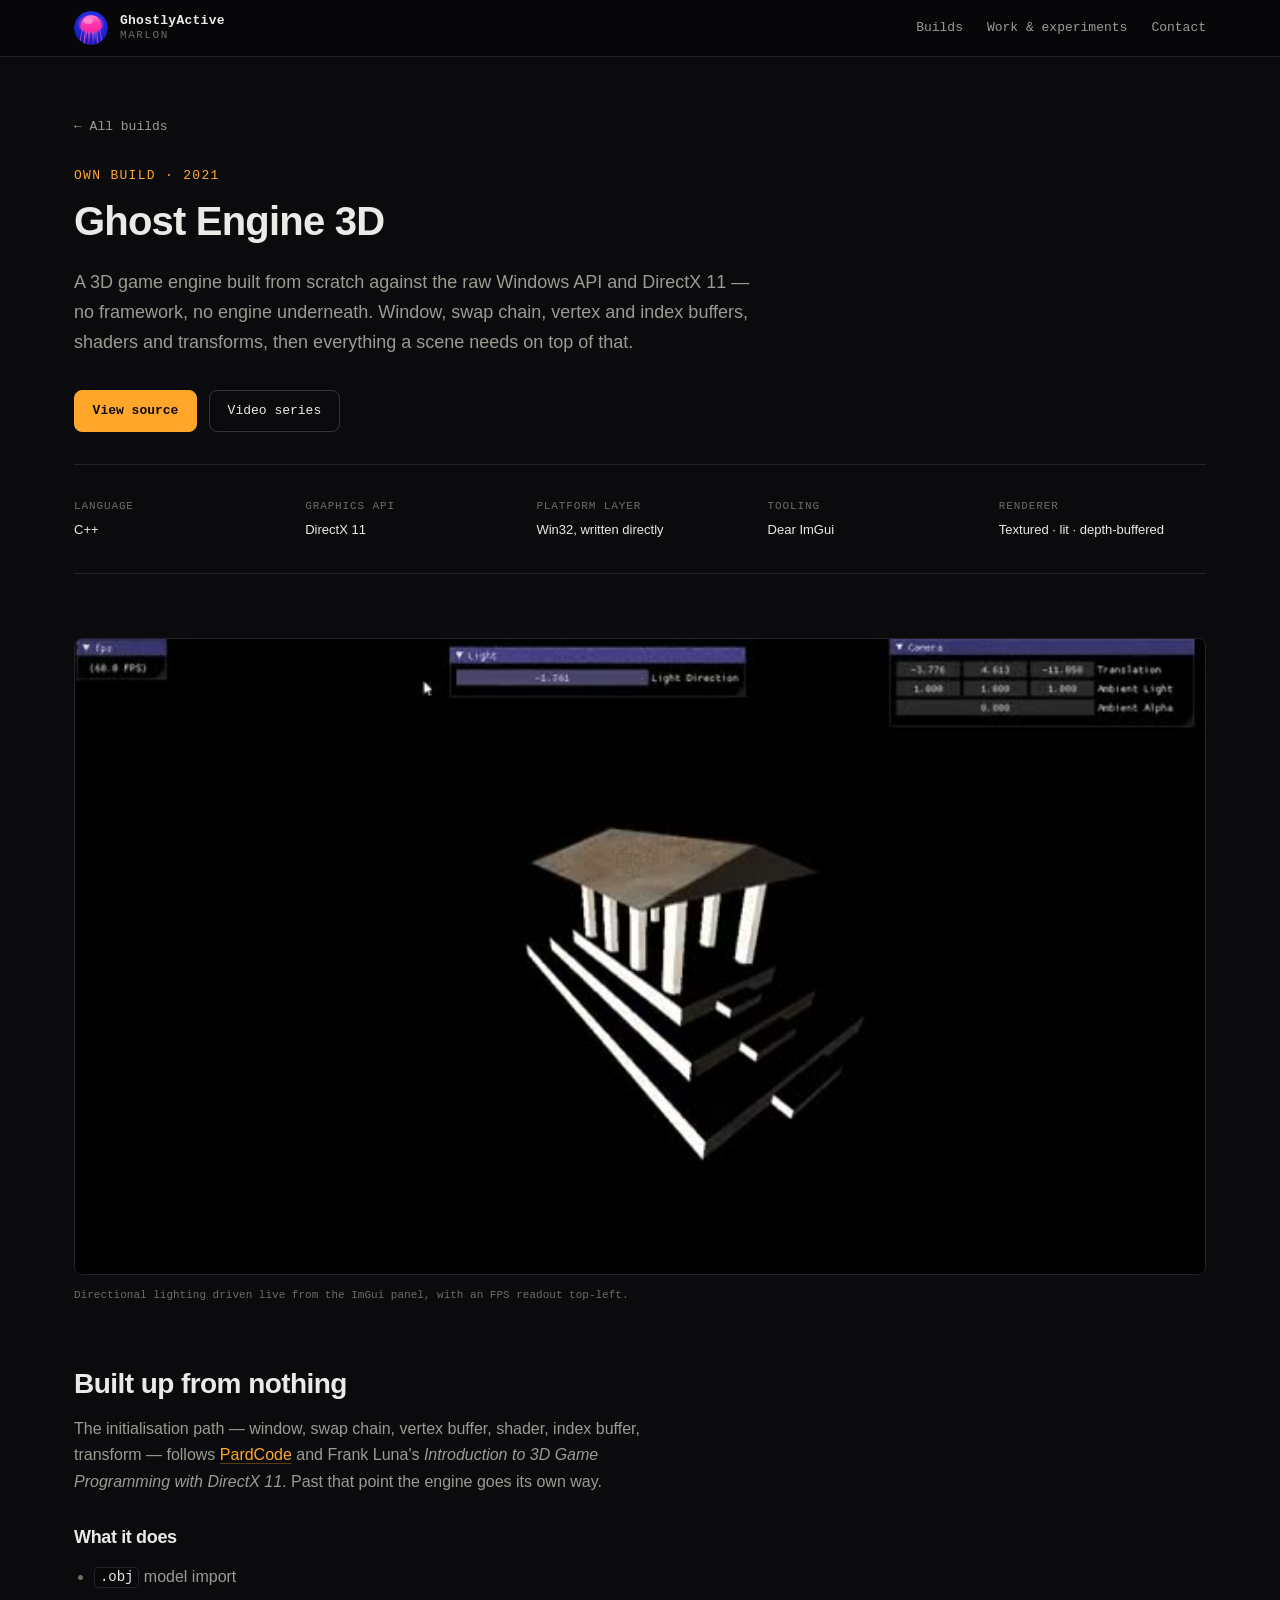
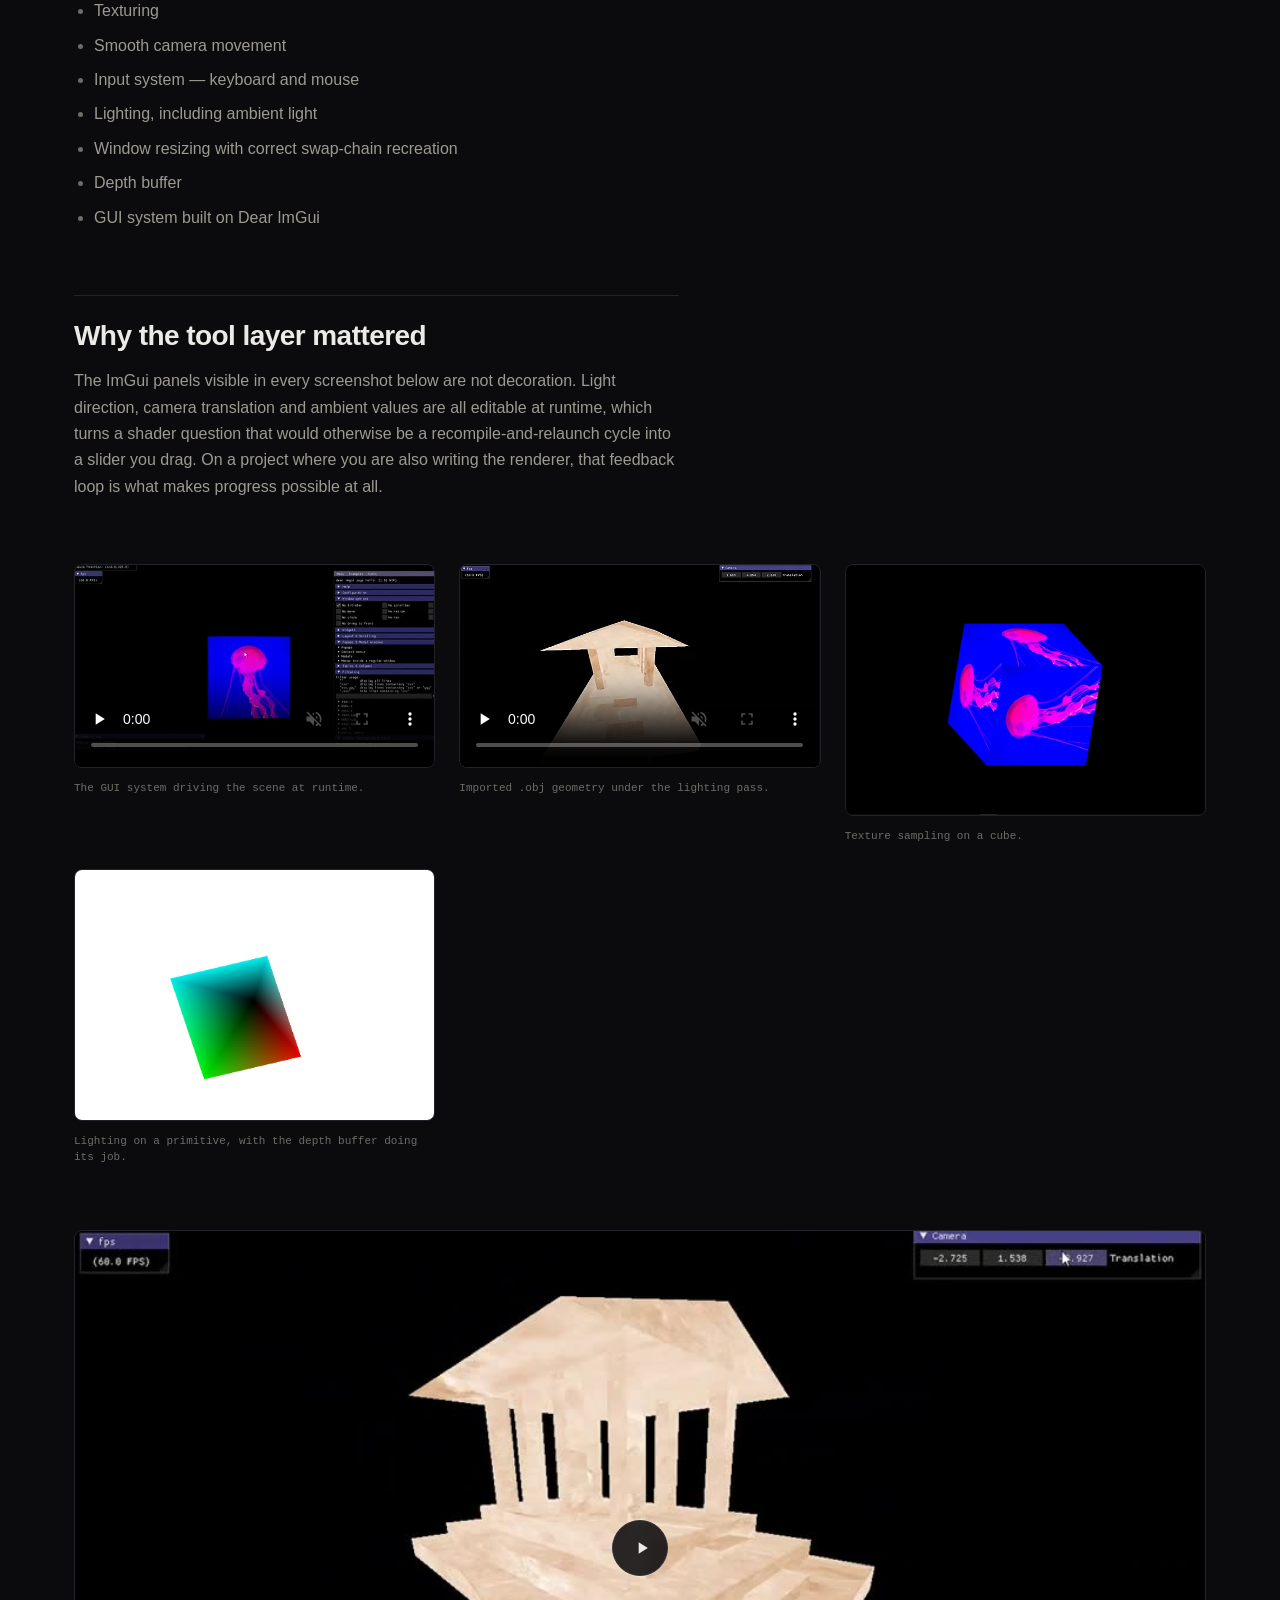
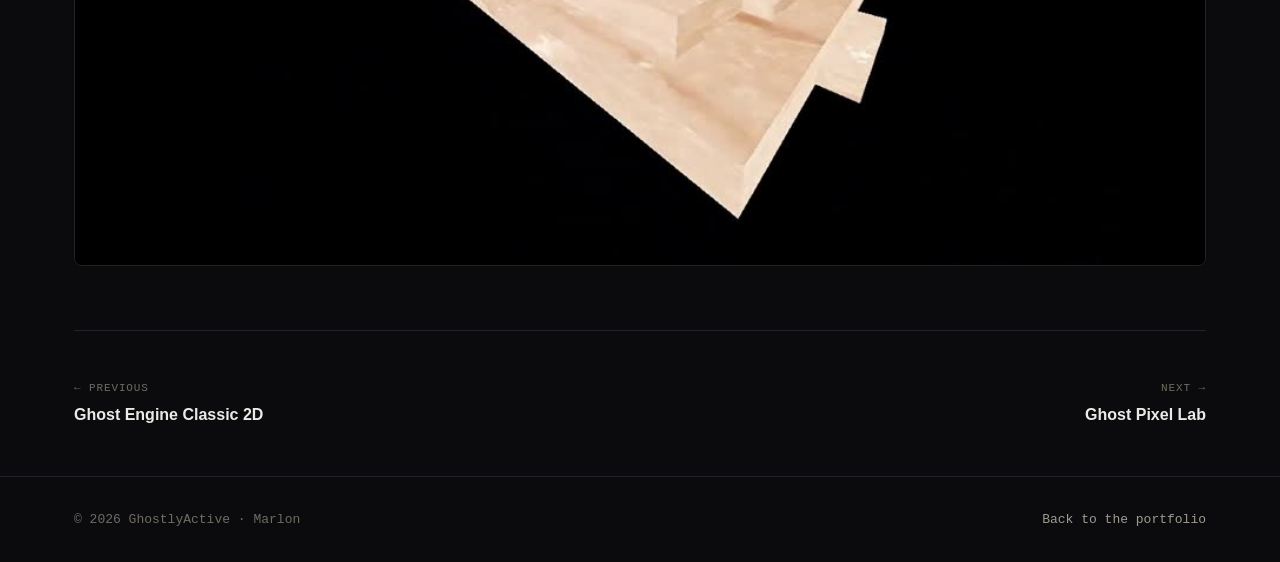
==== commit 8fc5ca26: "fix: iOS bookmark icon, HTML in card titles, silent reel failures" ====
--- a/projects/ghost-engine-3d.html
+++ b/projects/ghost-engine-3d.html
@@ -8,7 +8,9 @@
 <meta name="color-scheme" content="dark">
 <meta name="theme-color" content="#0b0b0d">
 <link rel="icon" href="../assets/logo.svg" type="image/svg+xml">
-<link rel="apple-touch-icon" href="../assets/apple-touch-icon.png">
+<link rel="icon" href="../assets/favicon-32.png" sizes="32x32" type="image/png">
+<link rel="apple-touch-icon" href="../assets/apple-touch-icon.png" sizes="180x180">
+<meta name="apple-mobile-web-app-title" content="GhostlyActive">
 <link rel="stylesheet" href="../assets/css/tokens.css">
 <link rel="stylesheet" href="../assets/css/base.css">
 <link rel="stylesheet" href="../assets/css/site.css">
--- a/assets/css/site.css
+++ b/assets/css/site.css
@@ -327,9 +327,12 @@
   gap: var(--space-3);
 }
 
+/* Six entries land as 3 + 3 on a desktop and 2 + 2 + 2 on a tablet — at 11rem
+   the sixth came out orphaned on a row of its own. The 19rem is measured
+   against the 62rem cap plus two gaps, not picked for the look of it. */
 .hero__facts {
   display: grid;
-  grid-template-columns: repeat(auto-fit, minmax(min(11rem, 100%), 1fr));
+  grid-template-columns: repeat(auto-fit, minmax(min(19rem, 100%), 1fr));
   gap: var(--space-5);
   padding-top: var(--space-6);
   border-top: 1px solid var(--border);
@@ -813,14 +816,10 @@
   margin-top: var(--space-6);
 }
 
+/* The heading now sits straight above the button with no paragraph between
+   them, so it needs the wider gap. */
 .contact h2 {
   font-size: var(--step-3);
-  margin-bottom: var(--space-4);
-}
-
-.contact p {
-  max-width: 42ch;
-  color: var(--text-muted);
   margin-bottom: var(--space-5);
 }
 
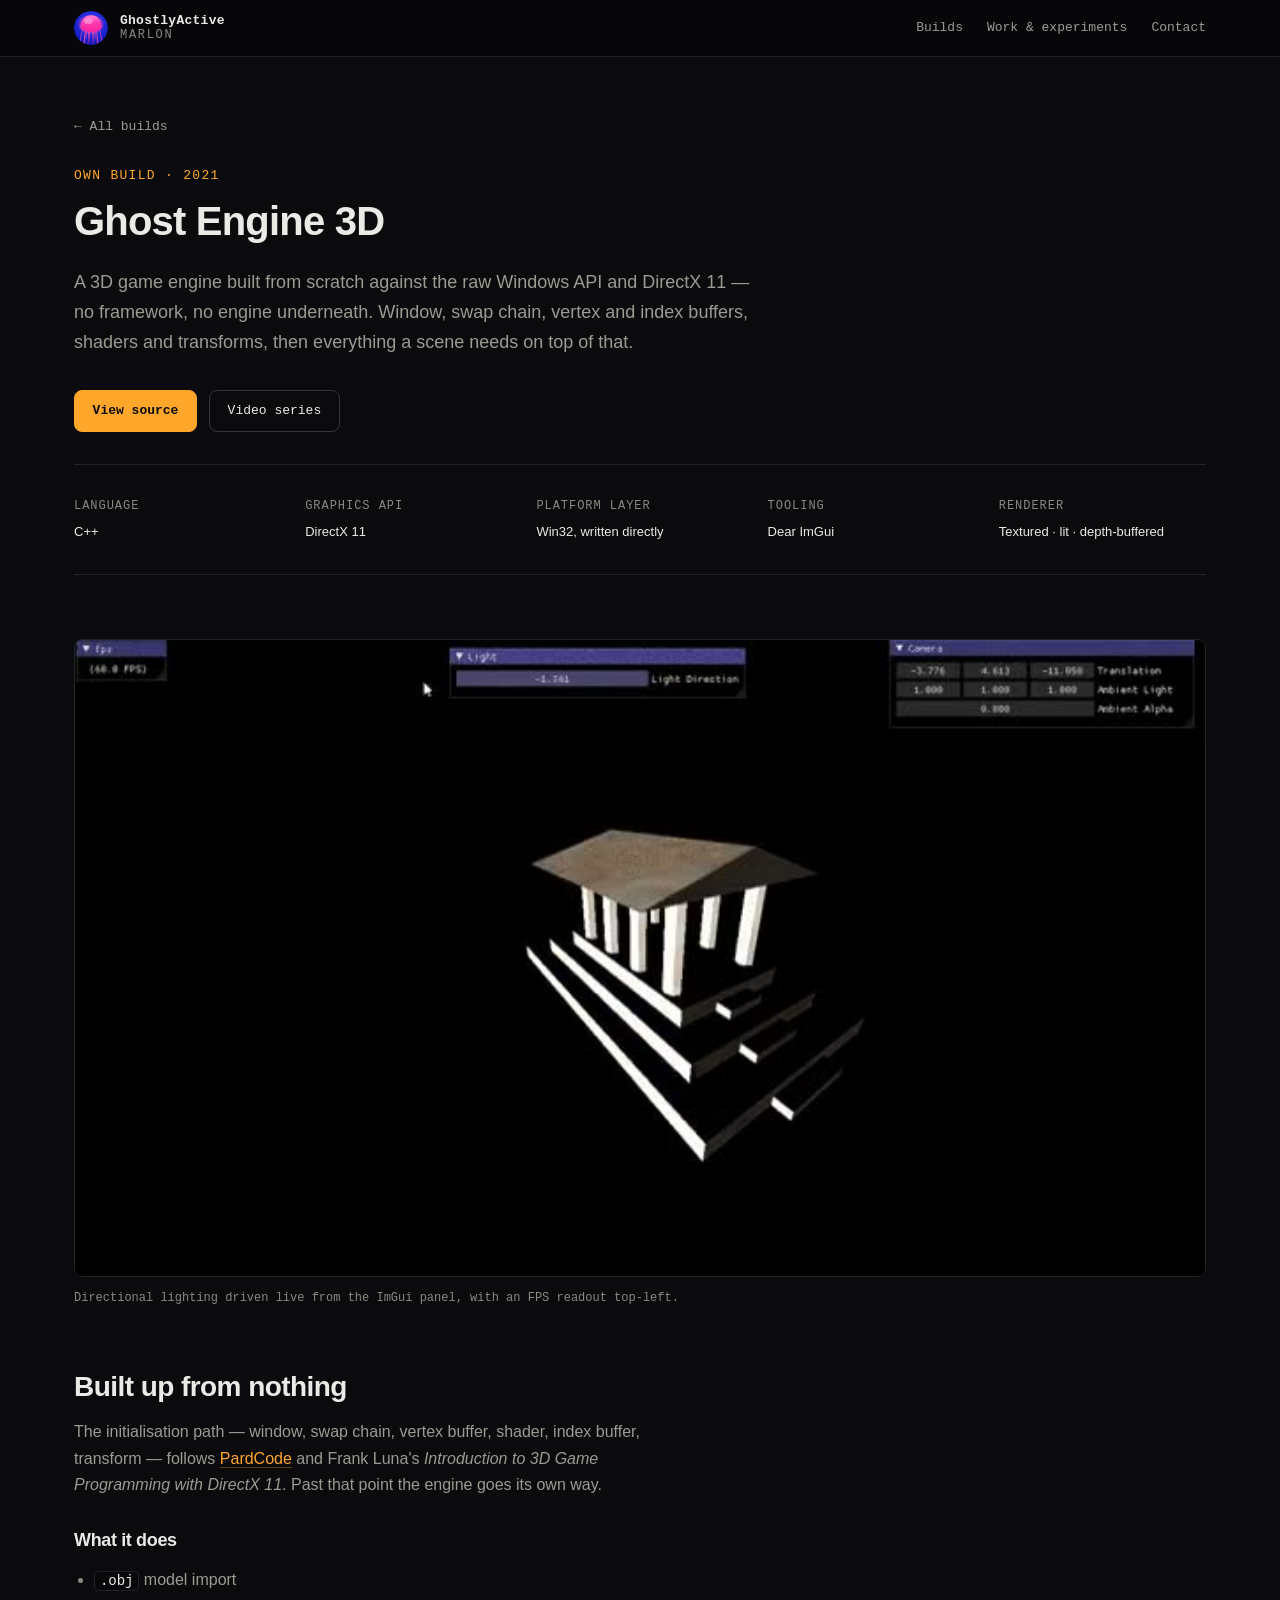
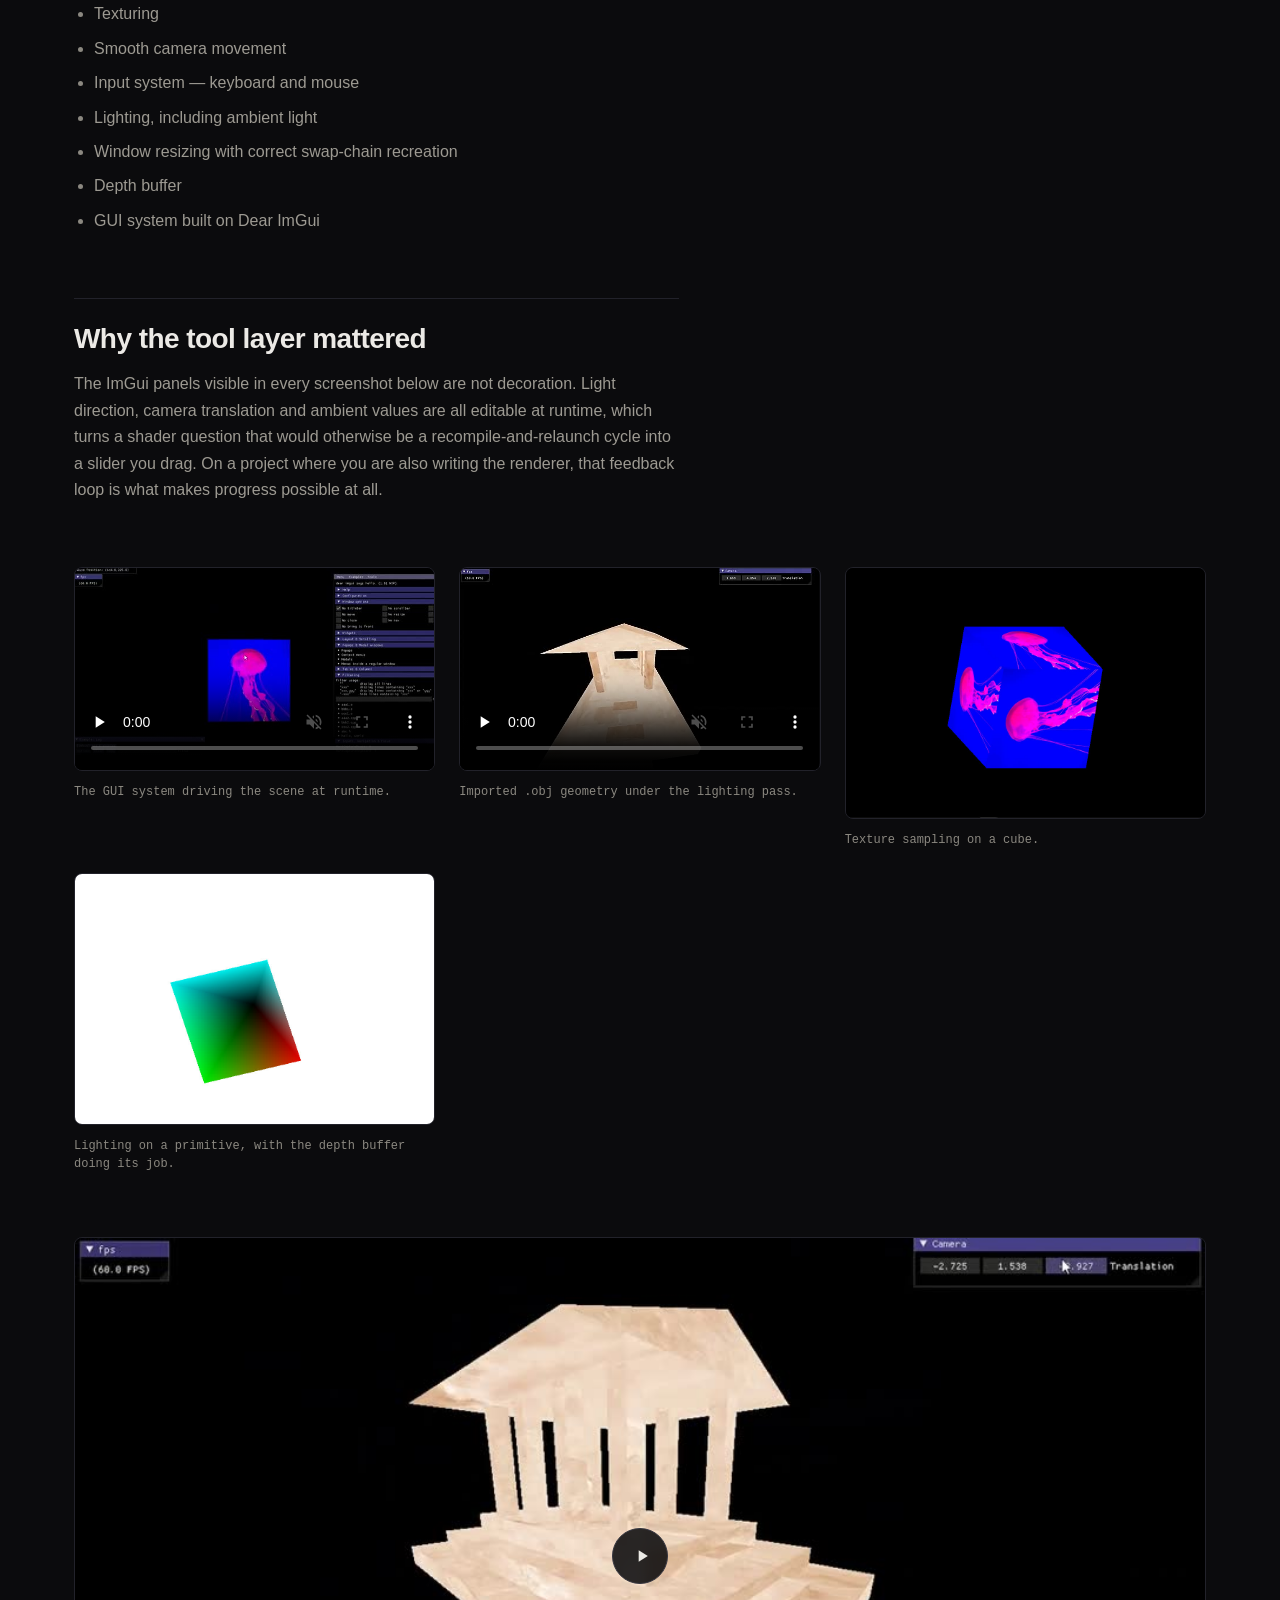
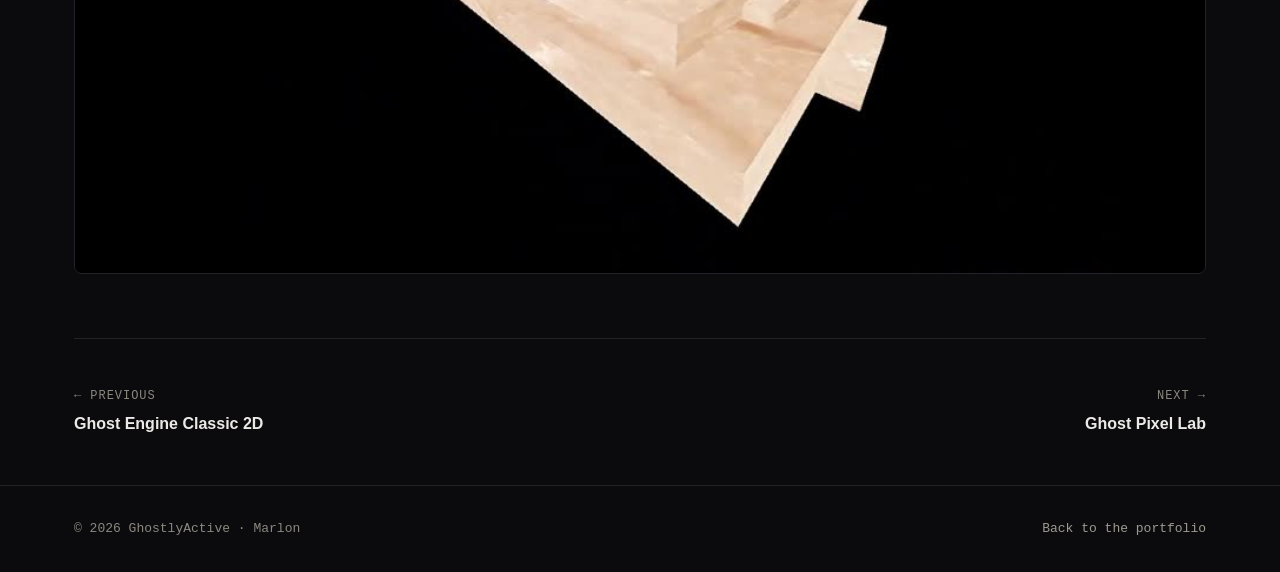
==== commit 88f1b69a: "fix: reserve the clip space, correct the marker and anchor offsets" ====
--- a/projects/ghost-engine-3d.html
+++ b/projects/ghost-engine-3d.html
@@ -75,6 +75,7 @@
       <figure class="figure">
         <video src="../assets/img/projects/ghost-engine-3d-light.mp4"
                poster="../assets/img/projects/ghost-engine-3d-light.jpg"
+               width="640" height="360"
                autoplay muted loop playsinline preload="metadata"
                aria-label="A lit temple model rotating in the engine with ImGui light controls"></video>
         <figcaption>Directional lighting driven live from the ImGui panel, with an FPS readout top-left.</figcaption>
@@ -119,6 +120,7 @@
         <figure class="figure">
           <video src="../assets/img/projects/ghost-engine-3d-guidemo.mp4"
                  poster="../assets/img/projects/ghost-engine-3d-guidemo.jpg"
+                 width="640" height="360"
                  muted loop playsinline preload="none" controls
                  aria-label="The ImGui tool layer being used to manipulate the scene"></video>
           <figcaption>The GUI system driving the scene at runtime.</figcaption>
@@ -126,6 +128,7 @@
         <figure class="figure">
           <video src="../assets/img/projects/ghost-engine-3d-mesh.mp4"
                  poster="../assets/img/projects/ghost-engine-3d-mesh.jpg"
+                 width="690" height="388"
                  muted loop playsinline preload="none" controls
                  aria-label="An imported mesh rotating in the engine"></video>
           <figcaption>Imported <code>.obj</code> geometry under the lighting pass.</figcaption>
--- a/assets/css/tokens.css
+++ b/assets/css/tokens.css
@@ -11,7 +11,7 @@
 
   --text: #eceae6;
   --text-muted: #9d9a92;
-  --text-faint: #6f6c66;
+  --text-faint: #8b8880;
 
   --accent: #ffa62b;
   --accent-soft: rgba(255, 166, 43, 0.12);
@@ -22,6 +22,7 @@
   --font-sans: -apple-system, BlinkMacSystemFont, "Segoe UI", Inter, Helvetica, Arial, sans-serif;
   --font-mono: ui-monospace, SFMono-Regular, "SF Mono", Menlo, Consolas, monospace;
 
+  --step--2: 0.75rem;
   --step--1: 0.8125rem;
   --step-0: 1rem;
   --step-1: 1.125rem;
--- a/assets/css/base.css
+++ b/assets/css/base.css
@@ -12,6 +12,14 @@
   -webkit-text-size-adjust: 100%;
   scroll-behavior: smooth;
   scroll-padding-top: 5rem;
+}
+
+/* Once the labels no longer fit beside the brand the bar wraps onto a second
+   row, and an anchor jump would put the heading underneath it. */
+@media (max-width: 46rem) {
+  html {
+    scroll-padding-top: 6.5rem;
+  }
 }
 
 body {
--- a/assets/css/site.css
+++ b/assets/css/site.css
@@ -54,13 +54,14 @@
 
 .site-nav__sub {
   font-family: var(--font-mono);
-  font-size: 0.6875rem;
+  font-size: var(--step--2);
   letter-spacing: 0.14em;
   text-transform: uppercase;
   color: var(--text-faint);
 }
 
 .site-nav__links {
+  position: relative;
   display: flex;
   gap: var(--space-5);
   list-style: none;
@@ -68,6 +69,27 @@
   font-family: var(--font-mono);
   font-size: var(--step--1);
   min-width: 0;
+}
+
+/* Built by nav.js and slid from link to link as you scroll. Without the script
+   there is no marker at all, which is why the links carry the weight change
+   too. The labels are monospace, so bold does not move anything sideways. */
+.site-nav__marker {
+  position: absolute;
+  bottom: 0.45rem;
+  left: 0;
+  width: 0;
+  height: 2px;
+  border-radius: 999px;
+  background: var(--accent);
+  opacity: 0;
+  pointer-events: none;
+  transition: transform 0.32s var(--ease), width 0.32s var(--ease), opacity 0.2s var(--ease);
+}
+
+.site-nav__links a[aria-current] {
+  color: var(--text);
+  font-weight: 600;
 }
 
 /* Narrow screens swap to the short labels rather than a swipeable row. */
@@ -265,16 +287,19 @@
   box-shadow: var(--shadow-lift), 0 0 70px -24px var(--accent);
 }
 
+/* Both captions sit on top of a canvas scene, so they get the muted tier
+   rather than the faint one — over the terrain silhouette the faint grey is
+   below the contrast floor. */
 .media-panel figcaption {
   margin-top: var(--space-4);
   font-family: var(--font-mono);
-  font-size: 0.6875rem;
+  font-size: var(--step--2);
   line-height: 1.7;
-  color: var(--text-faint);
+  color: var(--text-muted);
 }
 
 .media-panel figcaption strong {
-  color: var(--text-muted);
+  color: var(--text);
   font-weight: 600;
 }
 
@@ -474,12 +499,12 @@
   .filter__chip {
     min-height: 2.25rem;
     padding: 0.3rem 0.65rem;
-    font-size: 0.75rem;
+    font-size: var(--step--2);
   }
 }
 
 .filter__count {
-  font-size: 0.625rem;
+  font-size: var(--step--2);
   color: var(--text-faint);
 }
 
@@ -555,7 +580,7 @@
   backdrop-filter: blur(6px);
   border: 1px solid var(--border);
   font-family: var(--font-mono);
-  font-size: 0.6875rem;
+  font-size: var(--step--2);
   color: var(--text-muted);
 }
 
@@ -569,7 +594,7 @@
 
 .work-card__kicker {
   font-family: var(--font-mono);
-  font-size: 0.6875rem;
+  font-size: var(--step--2);
   letter-spacing: 0.1em;
   text-transform: uppercase;
   color: var(--accent);
@@ -615,7 +640,7 @@
   border-radius: var(--radius-sm);
   background: var(--bg-sunken);
   font-family: var(--font-mono);
-  font-size: 0.6875rem;
+  font-size: var(--step--2);
   color: var(--text-muted);
   white-space: nowrap;
 }
@@ -640,7 +665,7 @@
   padding-top: var(--space-3);
   border-top: 1px solid var(--border);
   font-family: var(--font-mono);
-  font-size: 0.6875rem;
+  font-size: var(--step--2);
   color: var(--text-faint);
 }
 
@@ -682,7 +707,7 @@
 
 .reel-card__meta {
   font-family: var(--font-mono);
-  font-size: 0.6875rem;
+  font-size: var(--step--2);
   color: var(--text-faint);
 }
 
@@ -770,7 +795,7 @@
   border-radius: var(--radius-sm);
   background: rgba(8, 8, 10, 0.9);
   font-family: var(--font-mono);
-  font-size: 0.6875rem;
+  font-size: var(--step--2);
   color: var(--text-muted);
   pointer-events: none;
 }
--- a/assets/css/project.css
+++ b/assets/css/project.css
@@ -67,7 +67,7 @@
 
 .specs dt {
   font-family: var(--font-mono);
-  font-size: 0.6875rem;
+  font-size: var(--step--2);
   letter-spacing: 0.08em;
   text-transform: uppercase;
   color: var(--text-faint);
@@ -199,7 +199,7 @@
 
 .data-table th {
   font-family: var(--font-mono);
-  font-size: 0.6875rem;
+  font-size: var(--step--2);
   letter-spacing: 0.06em;
   text-transform: uppercase;
   color: var(--text-faint);
@@ -240,7 +240,7 @@
 .figure figcaption {
   margin-top: var(--space-3);
   font-family: var(--font-mono);
-  font-size: 0.6875rem;
+  font-size: var(--step--2);
   color: var(--text-faint);
   line-height: 1.5;
 }
@@ -276,7 +276,7 @@
 
 .pager span {
   font-family: var(--font-mono);
-  font-size: 0.6875rem;
+  font-size: var(--step--2);
   letter-spacing: 0.08em;
   text-transform: uppercase;
   color: var(--text-faint);
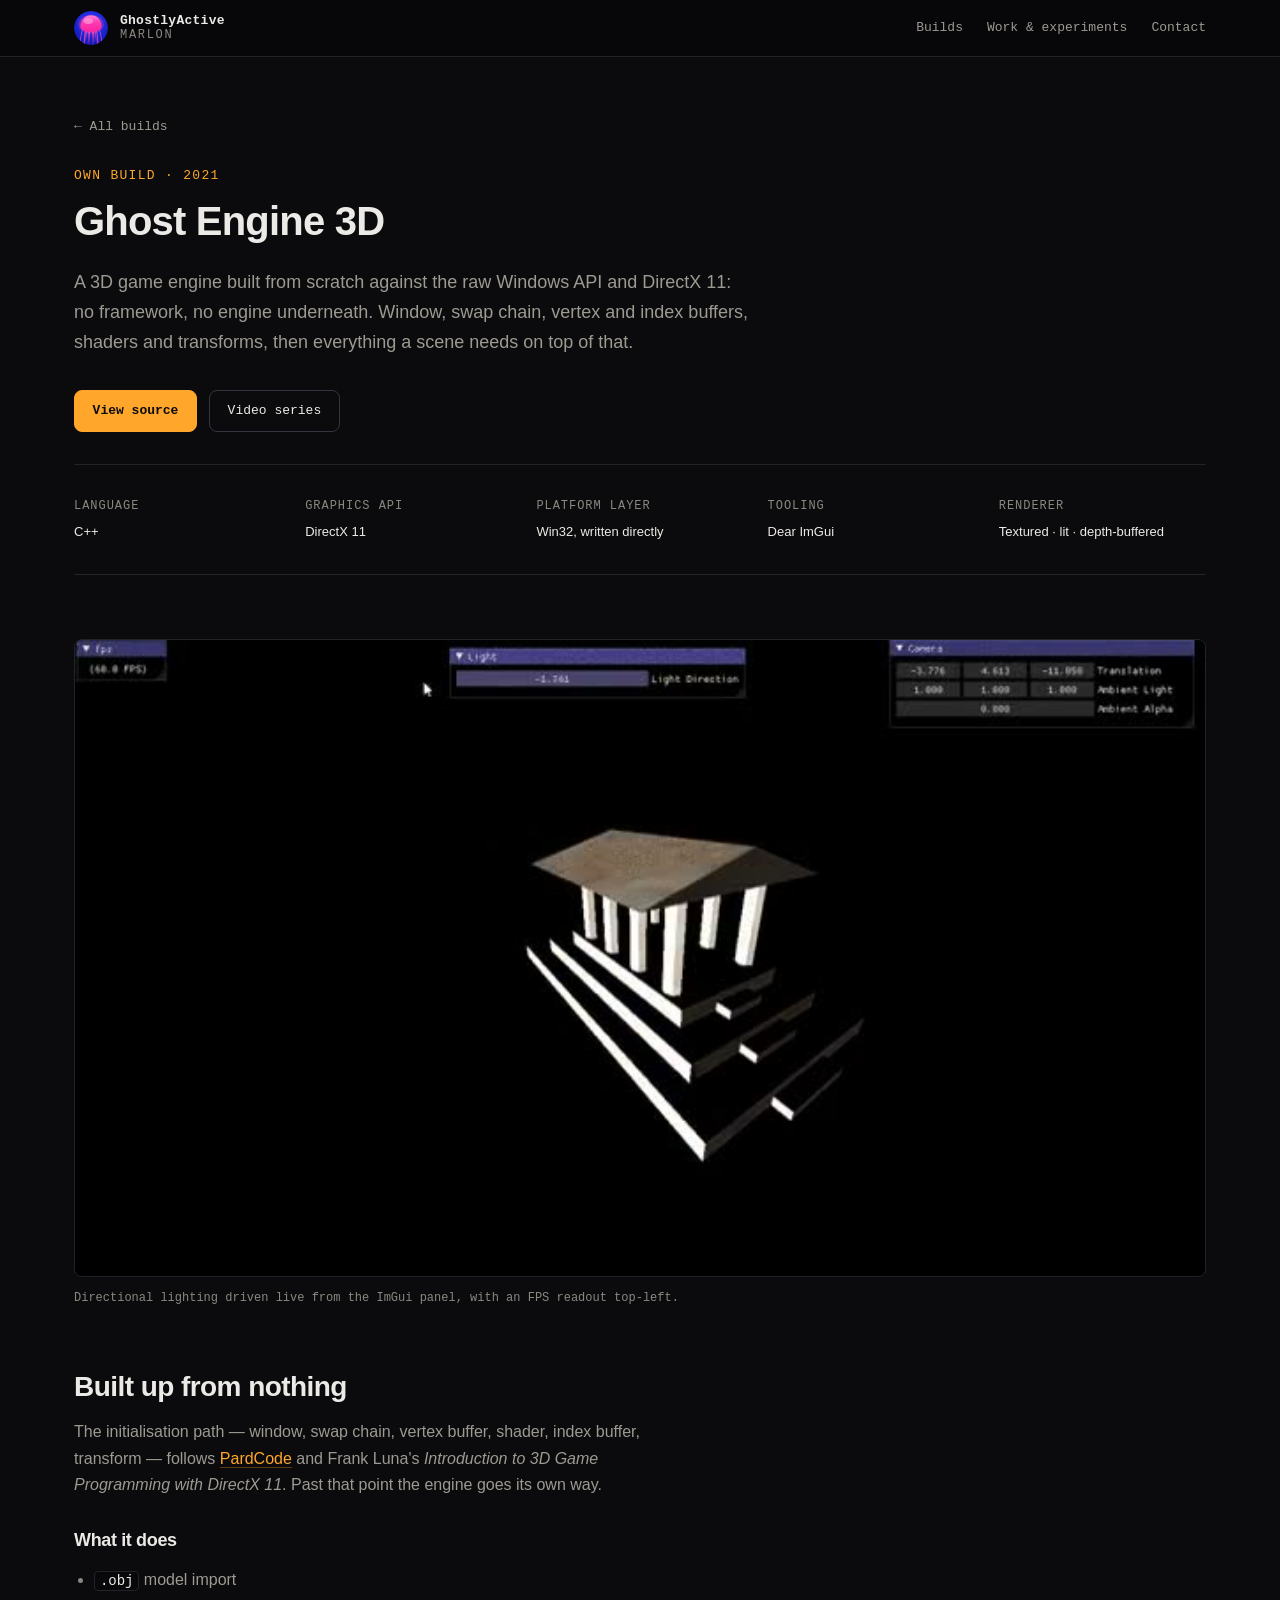
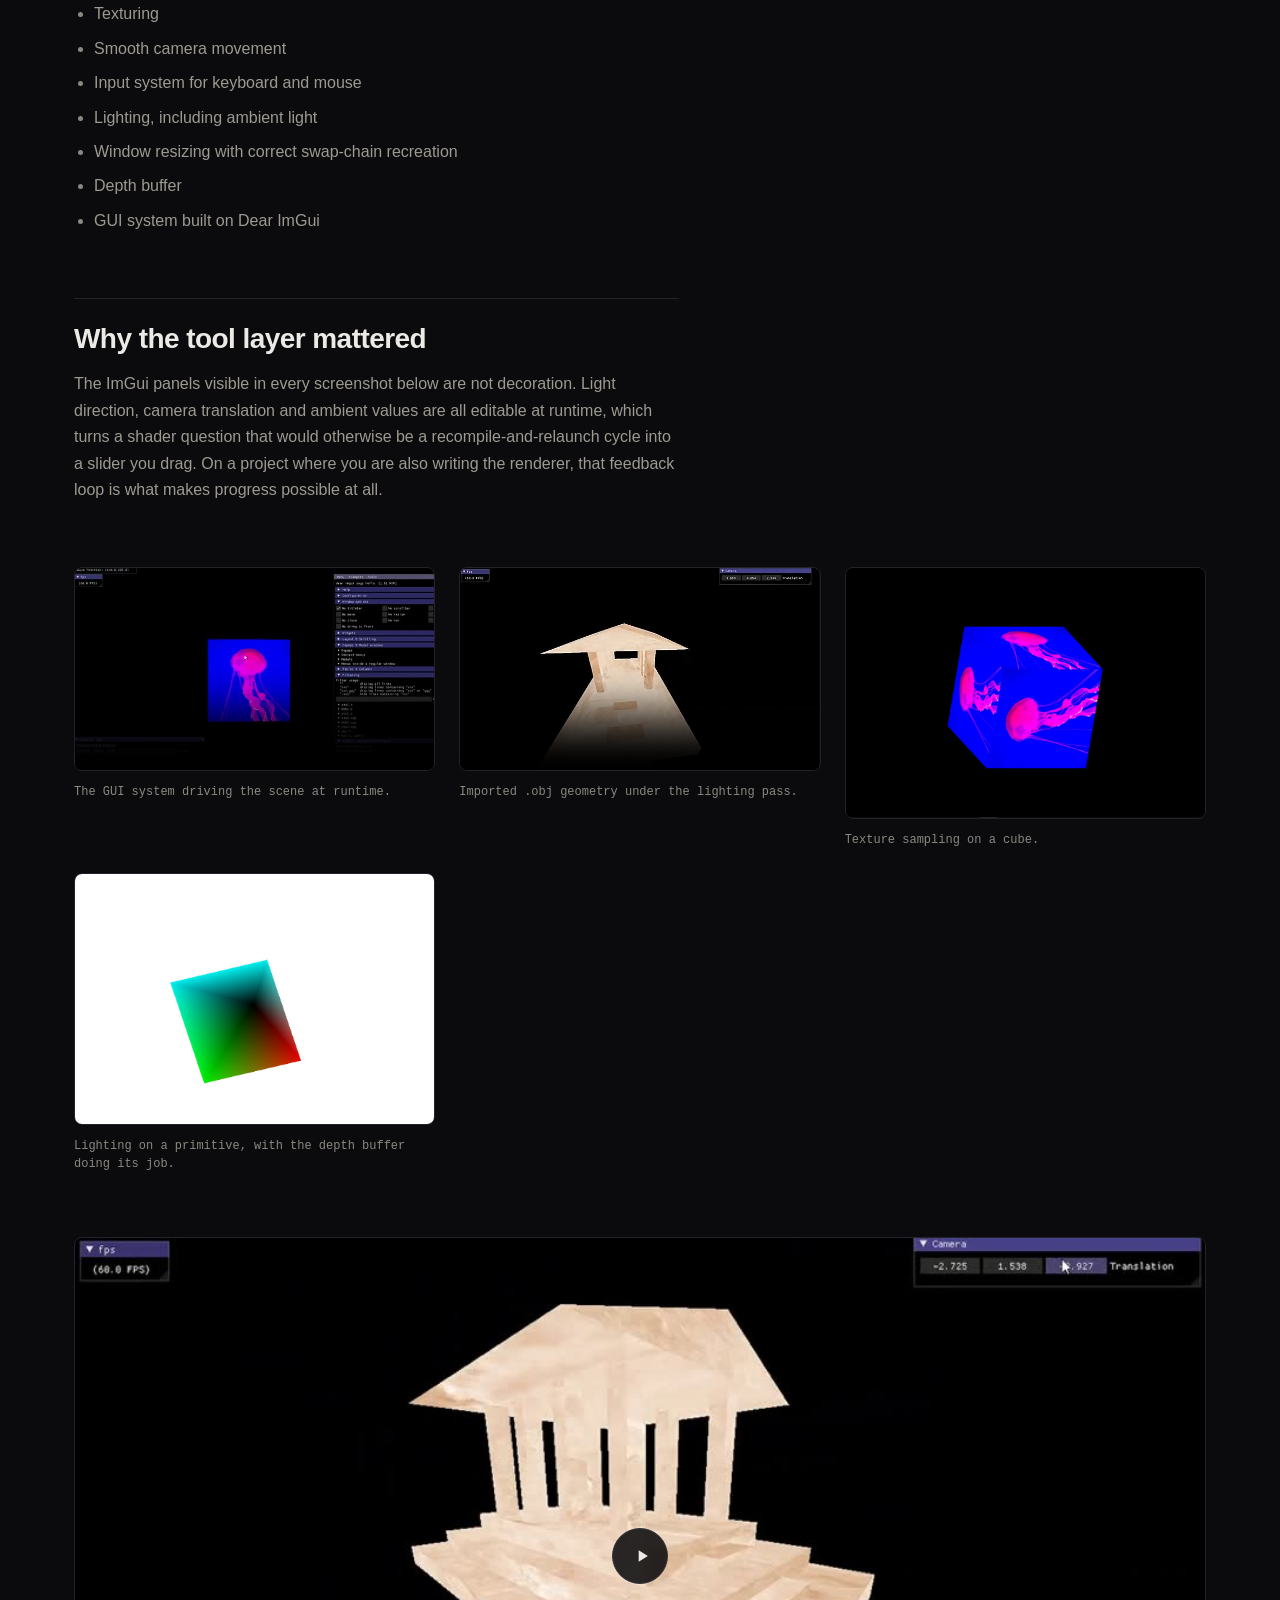
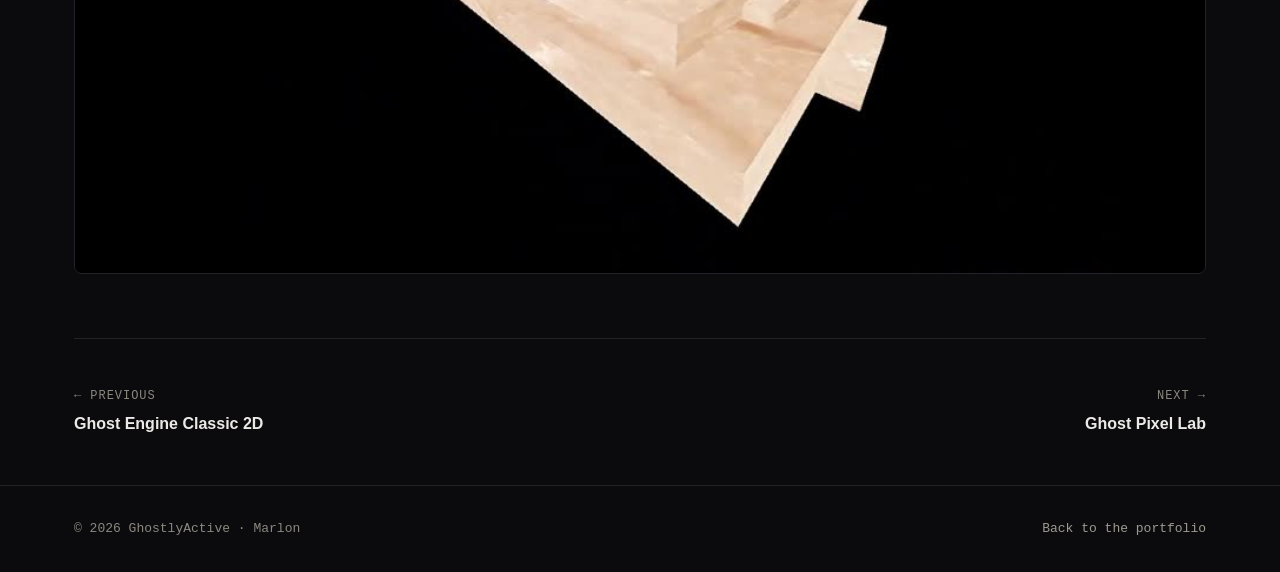
==== commit a329d167: "feat: update texts" ====
--- a/projects/ghost-engine-3d.html
+++ b/projects/ghost-engine-3d.html
@@ -53,7 +53,7 @@
       <p class="project-header__kicker">Own build · 2021</p>
       <h1>Ghost Engine 3D</h1>
       <p class="project-header__lede">
-        A 3D game engine built from scratch against the raw Windows API and DirectX 11 — no
+        A 3D game engine built from scratch against the raw Windows API and DirectX 11: no
         framework, no engine underneath. Window, swap chain, vertex and index buffers, shaders and
         transforms, then everything a scene needs on top of that.
       </p>
@@ -97,7 +97,7 @@
         <li><code>.obj</code> model import</li>
         <li>Texturing</li>
         <li>Smooth camera movement</li>
-        <li>Input system — keyboard and mouse</li>
+        <li>Input system for keyboard and mouse</li>
         <li>Lighting, including ambient light</li>
         <li>Window resizing with correct swap-chain recreation</li>
         <li>Depth buffer</li>
--- a/assets/css/site.css
+++ b/assets/css/site.css
@@ -364,9 +364,12 @@
   max-width: 62rem;
 }
 
+/* Same label-over-value pair as the spec strip on a project page, and it reads
+   the same way: the label is the quiet one, the value carries the text colour.
+   Two greys a step apart made the two lines look like one block. */
 .hero__fact dt {
   font-family: var(--font-mono);
-  font-size: var(--step--1);
+  font-size: var(--step--2);
   color: var(--text-faint);
   text-transform: uppercase;
   letter-spacing: 0.08em;
@@ -376,7 +379,7 @@
 .hero__fact dd {
   margin: 0;
   font-size: var(--step--1);
-  color: var(--text-muted);
+  color: var(--text);
 }
 
 /* ---------- Buttons ---------- */
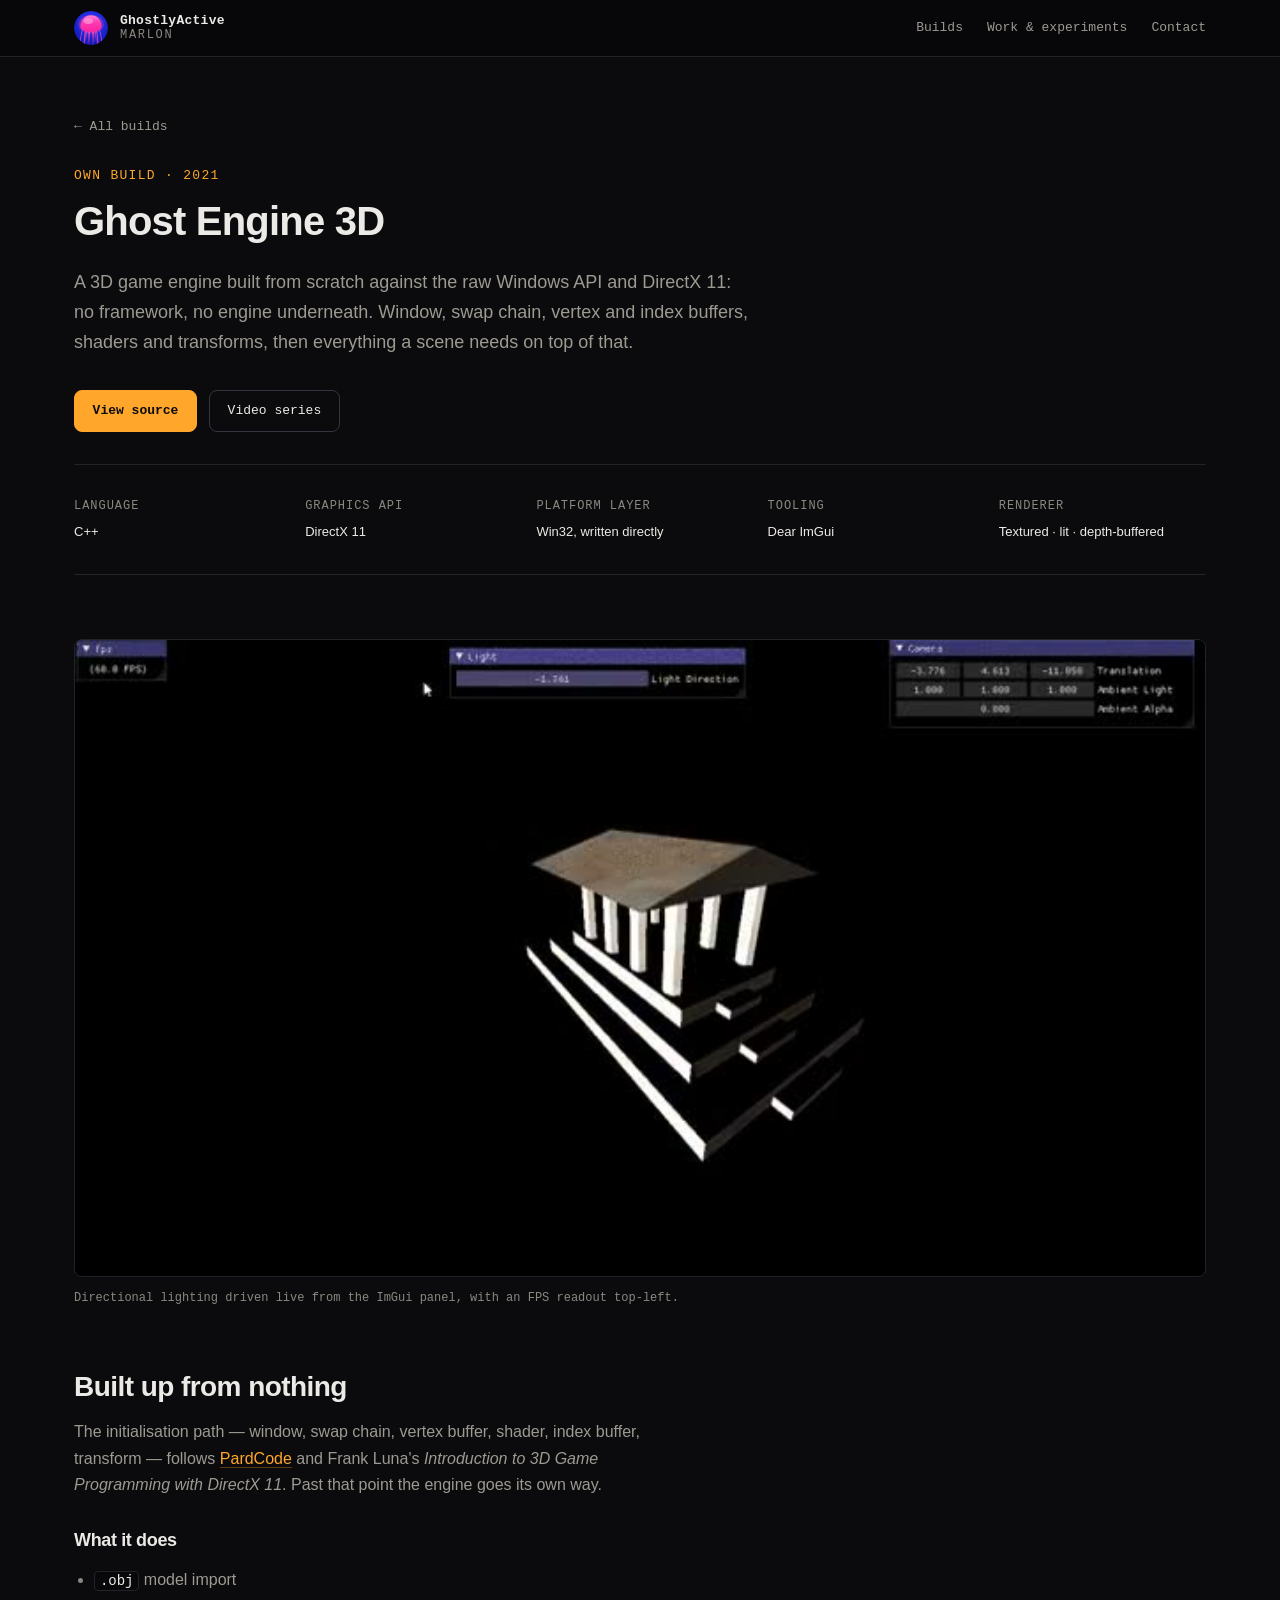
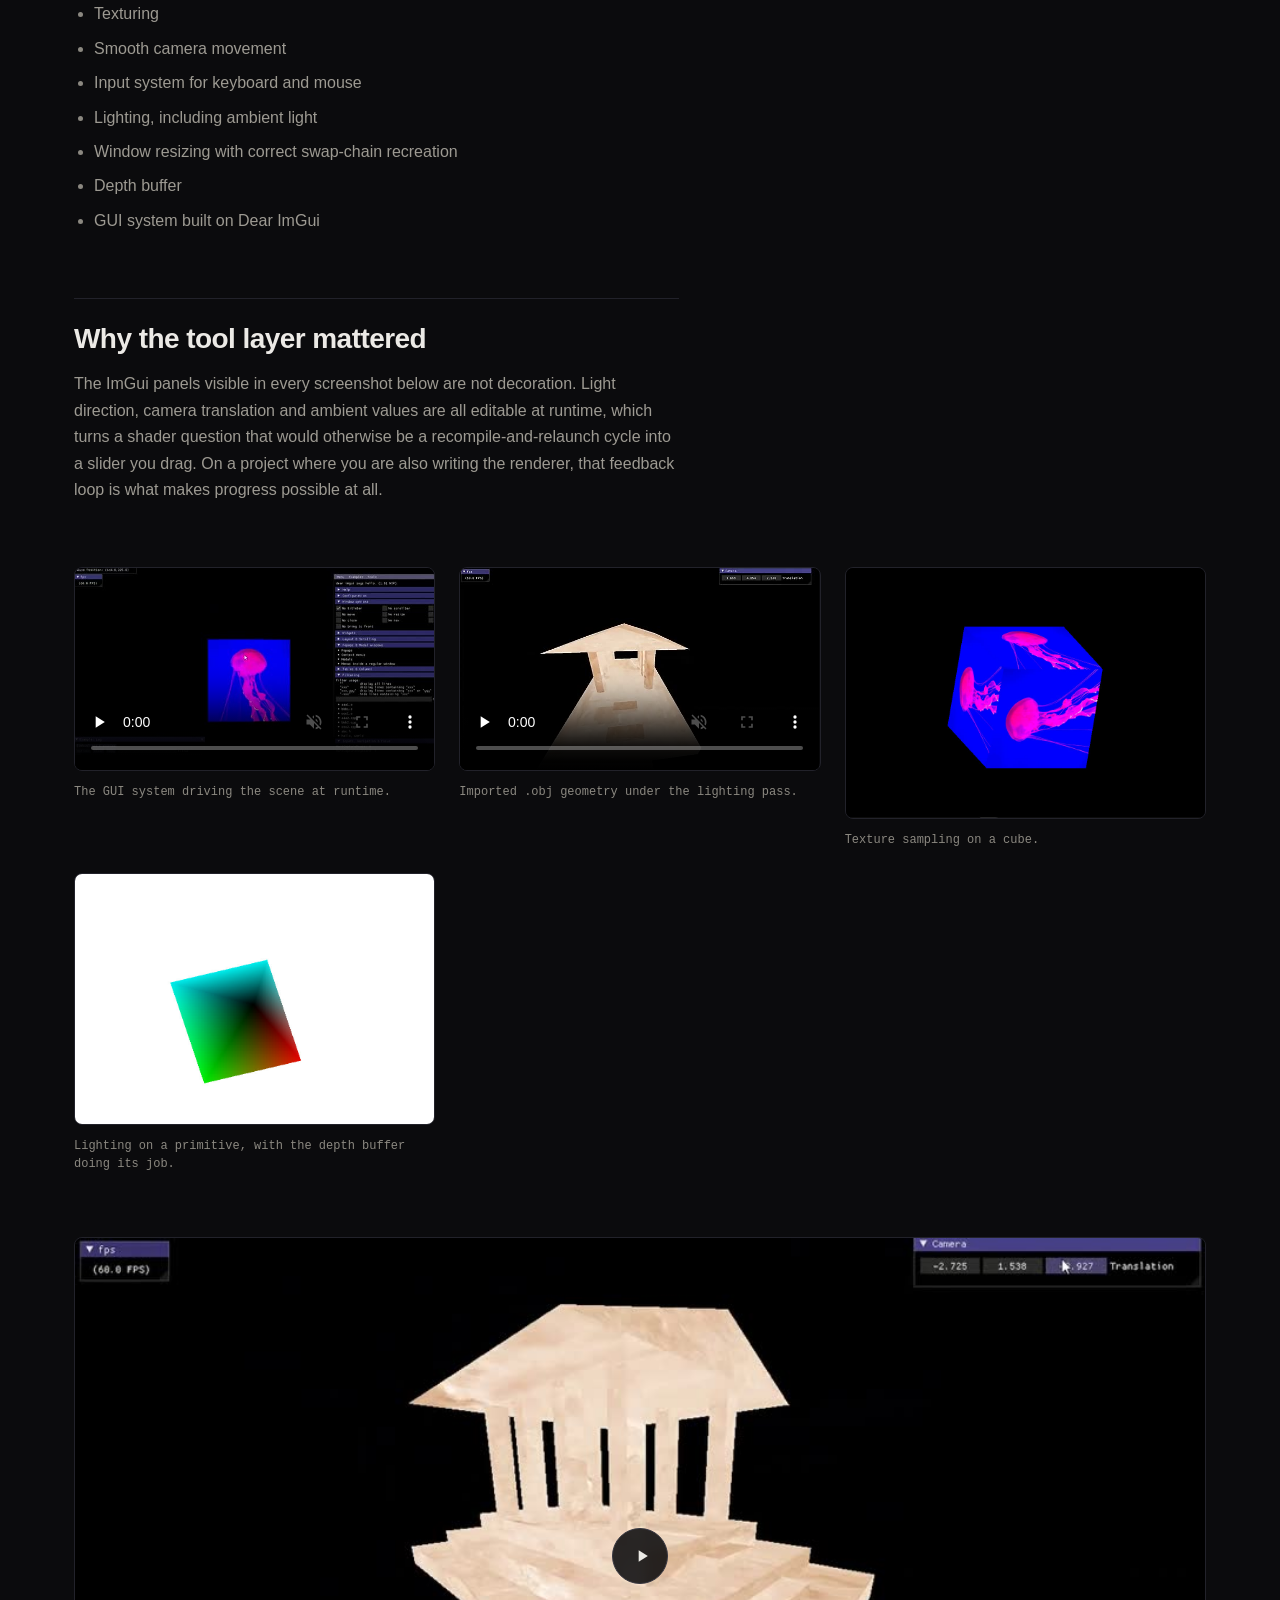
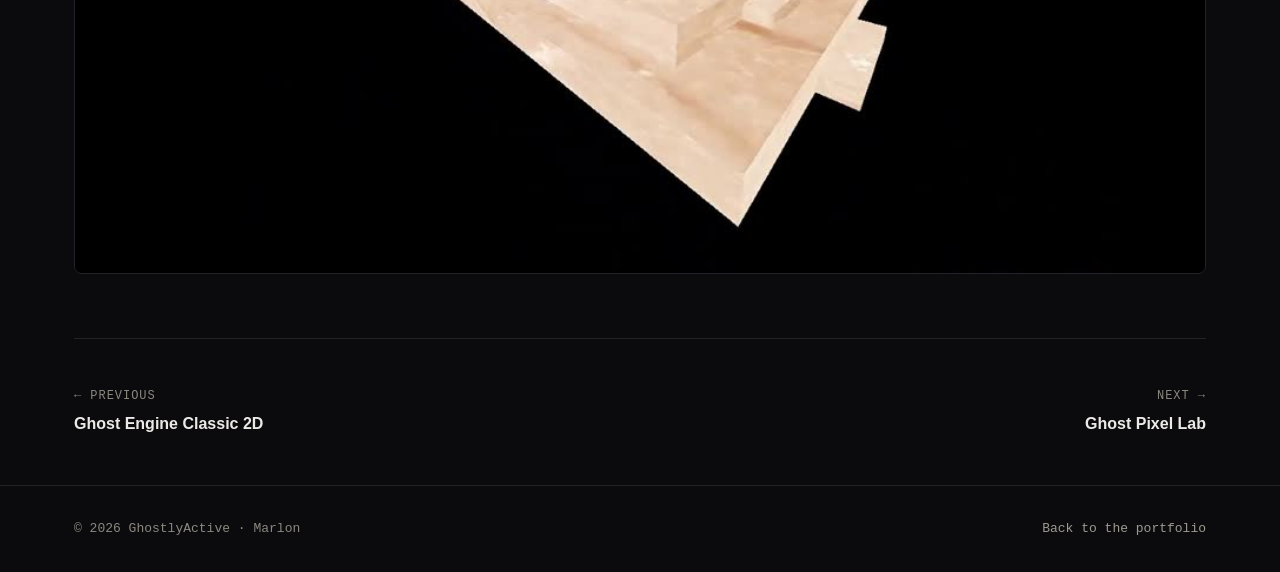
==== commit fc092842: "fix: readable text over the scenes, pager order, seamless hero loop" ====
--- a/projects/ghost-engine-3d.html
+++ b/projects/ghost-engine-3d.html
@@ -7,6 +7,19 @@
 <meta name="description" content="A 3D game engine written from scratch against the Win32 API and DirectX 11: swap chain, buffers, shaders, .obj import, lighting and an ImGui tool layer.">
 <meta name="color-scheme" content="dark">
 <meta name="theme-color" content="#0b0b0d">
+
+<!-- Link previews: absolute URLs only. Every other path on this site is
+     relative so it works from any sub-path, but a scraper resolves these
+     against nothing and half of them drop a relative image silently. -->
+<meta property="og:type" content="article">
+<meta property="og:url" content="https://ghostlyactive.github.io/projects/ghost-engine-3d.html">
+<meta property="og:title" content="Ghost Engine 3D — GhostlyActive">
+<meta property="og:description" content="A 3D game engine written from scratch against the Win32 API and DirectX 11: swap chain, buffers, shaders, .obj import, lighting and an ImGui tool layer.">
+<meta property="og:image" content="https://ghostlyactive.github.io/assets/img/video/ZwqW2sLskIs.jpg">
+<meta property="og:image:width" content="960">
+<meta property="og:image:height" content="540">
+<meta name="twitter:card" content="summary_large_image">
+
 <link rel="icon" href="../assets/logo.svg" type="image/svg+xml">
 <link rel="icon" href="../assets/favicon-32.png" sizes="32x32" type="image/png">
 <link rel="apple-touch-icon" href="../assets/apple-touch-icon.png" sizes="180x180">
--- a/assets/css/site.css
+++ b/assets/css/site.css
@@ -241,18 +241,22 @@
   }
 
   /* The copy sits in the left column, so the wash turns diagonal and the
-     right-hand side opens up. */
+     right-hand side opens up. The facts run the full width along the foot,
+     over the nearest and brightest terrain, so the bottom closes in again
+     before they start. */
   .scene::after {
     background:
-      linear-gradient(97deg, var(--bg) 2%, rgba(11, 11, 13, 0.88) 30%, rgba(11, 11, 13, 0.1) 100%),
-      linear-gradient(to bottom, var(--bg) 0%, rgba(11, 11, 13, 0) 12%, rgba(11, 11, 13, 0) 84%, var(--bg) 100%);
+      linear-gradient(97deg, var(--bg) 2%, rgba(11, 11, 13, 0.86) 30%, rgba(11, 11, 13, 0.3) 62%, rgba(11, 11, 13, 0) 92%),
+      linear-gradient(to bottom, var(--bg) 0%, rgba(11, 11, 13, 0) 12%, rgba(11, 11, 13, 0) 60%, rgba(11, 11, 13, 0.5) 76%, var(--bg) 100%);
   }
 
   /* The contact copy is a short column rather than a full headline block, so
-     the corridor can come up sooner. */
+     the corridor can come up sooner — but not all the way: the link list sits
+     on the right, and below about 0.6 the lit walls passing behind it pull its
+     small grey type under 4.5:1. */
   .contact__scene::after {
     background:
-      linear-gradient(97deg, var(--bg) 2%, rgba(11, 11, 13, 0.84) 24%, rgba(11, 11, 13, 0.04) 100%),
+      linear-gradient(97deg, var(--bg) 2%, rgba(11, 11, 13, 0.84) 24%, rgba(11, 11, 13, 0.6) 100%),
       linear-gradient(to bottom, var(--bg) 0%, rgba(11, 11, 13, 0) 16%, rgba(11, 11, 13, 0) 80%, var(--bg) 100%);
   }
 }
@@ -272,7 +276,7 @@
   }
 }
 
-/* ---------- Framed clip — used by the hero and the contact section ---------- */
+/* ---------- Framed clip — used by the hero and the client-work head ---------- */
 
 .media-panel {
   margin: 0;
@@ -287,15 +291,19 @@
   box-shadow: var(--shadow-lift), 0 0 70px -24px var(--accent);
 }
 
-/* Both captions sit on top of a canvas scene, so they get the muted tier
-   rather than the faint one — over the terrain silhouette the faint grey is
-   below the contrast floor. */
+/* The muted tier rather than the faint one. The hero's caption sits on the
+   terrain, where even the muted grey drops under 4.5:1 whenever a lit slope
+   passes behind it, so that one takes the text colour. */
 .media-panel figcaption {
   margin-top: var(--space-4);
   font-family: var(--font-mono);
   font-size: var(--step--2);
   line-height: 1.7;
   color: var(--text-muted);
+}
+
+.hero .media-panel figcaption {
+  color: var(--text);
 }
 
 .media-panel figcaption strong {
@@ -366,11 +374,13 @@
 
 /* Same label-over-value pair as the spec strip on a project page, and it reads
    the same way: the label is the quiet one, the value carries the text colour.
-   Two greys a step apart made the two lines look like one block. */
+   Two greys a step apart made the two lines look like one block. The label is
+   a step lighter than the spec strip's, though — it sits on the terrain, where
+   the faint grey falls under 4.5:1. */
 .hero__fact dt {
   font-family: var(--font-mono);
   font-size: var(--step--2);
-  color: var(--text-faint);
+  color: var(--text-muted);
   text-transform: uppercase;
   letter-spacing: 0.08em;
   margin-bottom: var(--space-1);
@@ -451,6 +461,22 @@
   color: var(--text-muted);
 }
 
+/* Same 1.2 / 0.8 split as the hero, so the showreel lands near its native
+   400 px and stays sharp. */
+.section__head--split {
+  display: grid;
+  grid-template-columns: minmax(0, 1.2fr) minmax(0, 0.8fr);
+  gap: var(--space-7);
+  align-items: center;
+}
+
+@media (max-width: 62rem) {
+  .section__head--split {
+    grid-template-columns: 1fr;
+    gap: var(--space-6);
+  }
+}
+
 /* ---------- Topic filter ---------- */
 
 /* The chips are built by filter.js — without it there is nothing to show. */
@@ -529,13 +555,16 @@
 
 /* ---------- Work grid (repositories) ---------- */
 
+/* Six columns so the two feature cards take half a row each and the rest run
+   three to a row; the same grid then holds both card sizes through a filter. */
 .work-grid {
   display: grid;
-  grid-template-columns: repeat(auto-fill, minmax(min(21rem, 100%), 1fr));
+  grid-template-columns: repeat(6, minmax(0, 1fr));
   gap: var(--space-5);
 }
 
 .work-card {
+  grid-column: span 2;
   display: flex;
   flex-direction: column;
   background: var(--bg-raised);
@@ -544,6 +573,48 @@
   overflow: hidden;
   transition: border-color 0.2s var(--ease), transform 0.2s var(--ease), box-shadow 0.2s var(--ease),
     opacity 0.22s var(--ease);
+}
+
+/* Declared after .work-card on purpose: same specificity, so order decides. */
+.work-card--feature {
+  grid-column: span 3;
+}
+
+@media (max-width: 62rem) {
+  .work-grid {
+    grid-template-columns: repeat(2, minmax(0, 1fr));
+  }
+
+  .work-card {
+    grid-column: span 1;
+  }
+
+  .work-card--feature {
+    grid-column: span 2;
+  }
+}
+
+@media (max-width: 46rem) {
+  .work-grid {
+    grid-template-columns: minmax(0, 1fr);
+  }
+
+  .work-card,
+  .work-card--feature {
+    grid-column: auto;
+  }
+}
+
+.work-card--feature .work-card__media {
+  aspect-ratio: 16 / 9;
+}
+
+.work-card--feature .work-card__title {
+  font-size: var(--step-2);
+}
+
+.work-card--feature .work-card__desc {
+  font-size: var(--step-0);
 }
 
 .work-card:has(.work-card__title a:hover),
@@ -816,12 +887,10 @@
   padding-block: var(--space-9);
 }
 
-/* Same 1.2 / 0.8 split as the hero, so the clip lands at roughly its native
-   400 px and stays sharp. */
 .contact__grid {
   position: relative;
   display: grid;
-  grid-template-columns: minmax(0, 1.2fr) minmax(0, 0.8fr);
+  grid-template-columns: minmax(0, 1fr) minmax(0, 1fr);
   gap: var(--space-7);
   align-items: center;
 }
@@ -839,13 +908,8 @@
   align-items: flex-start;
 }
 
-.contact__body .link-list {
-  align-self: stretch;
-  margin-top: var(--space-6);
-}
-
-/* The heading now sits straight above the button with no paragraph between
-   them, so it needs the wider gap. */
+/* The heading sits straight above the button with no paragraph between them,
+   so it needs the wider gap. */
 .contact h2 {
   font-size: var(--step-3);
   margin-bottom: var(--space-5);
@@ -877,8 +941,9 @@
   padding-left: var(--space-2);
 }
 
+/* Muted like the labels, not faint: the list sits on the corridor. */
 .link-list span {
-  color: var(--text-faint);
+  color: var(--text-muted);
 }
 
 /* ---------- Footer ---------- */
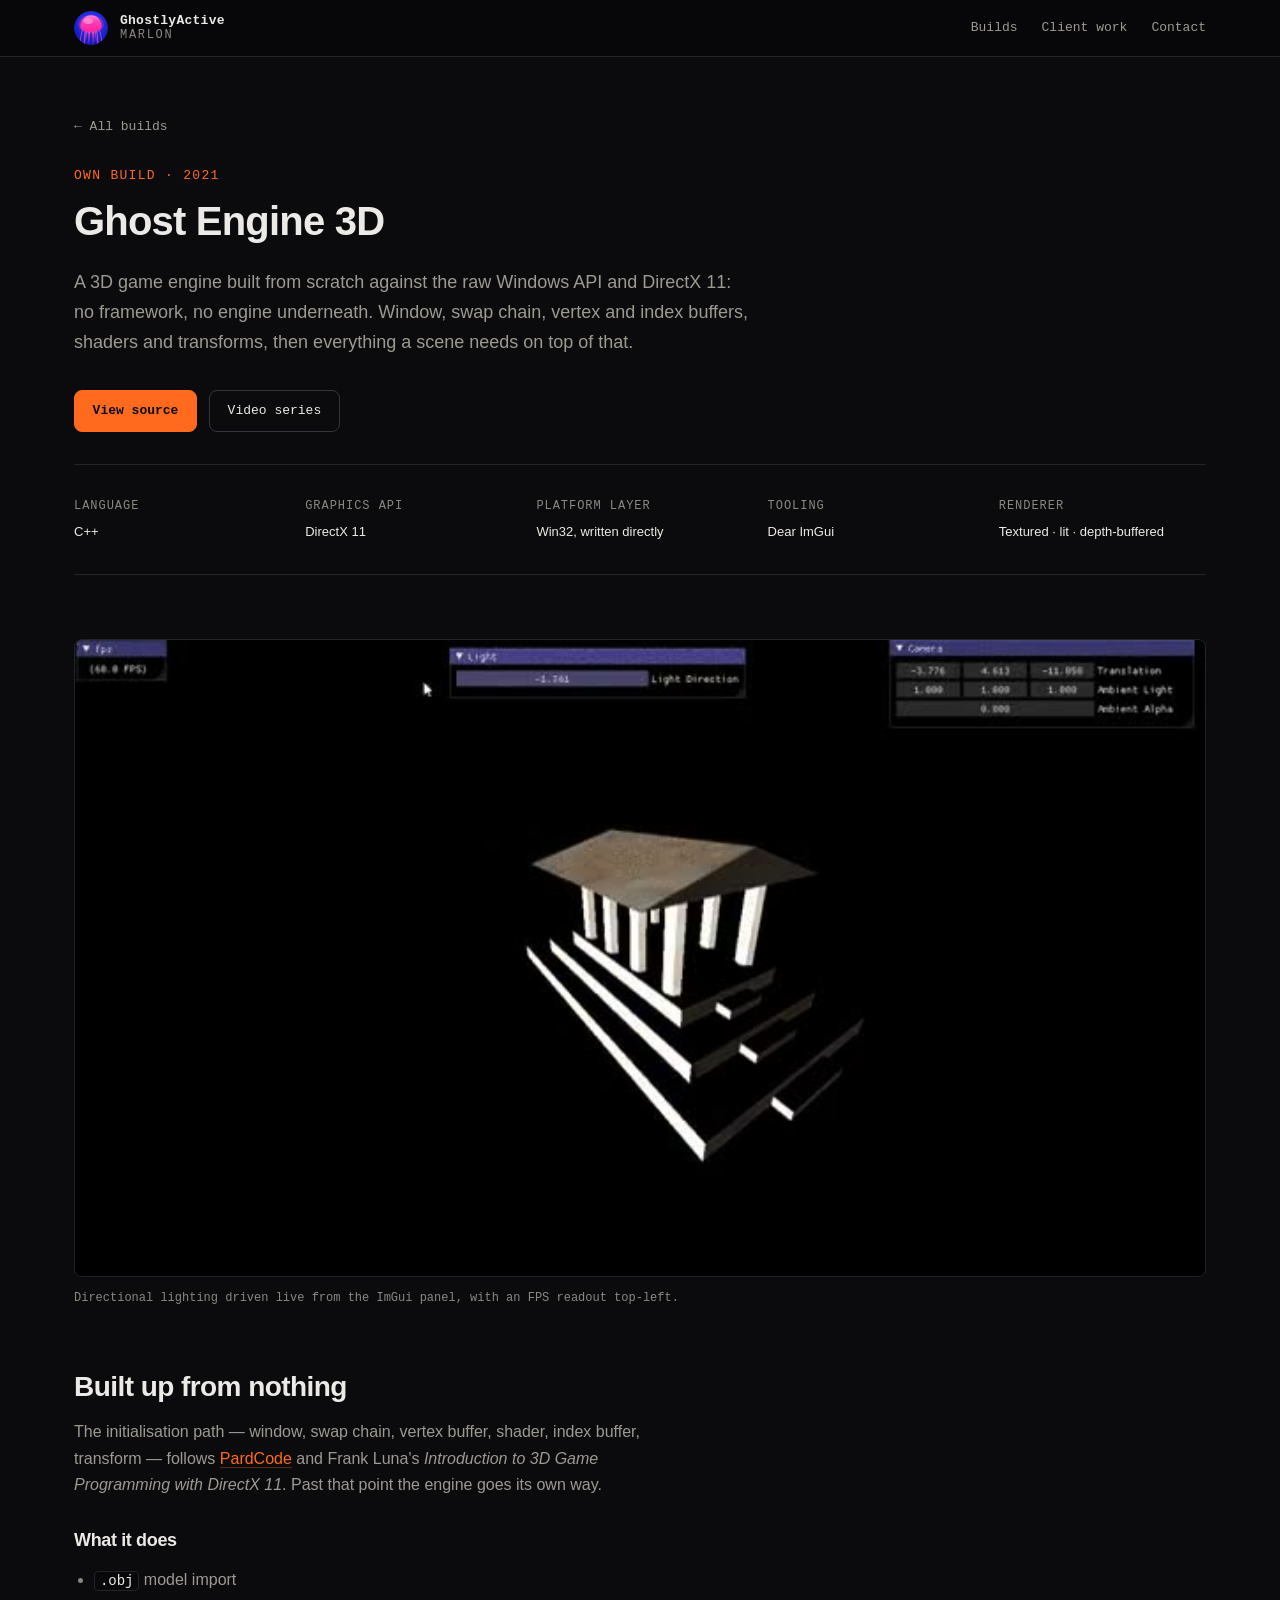
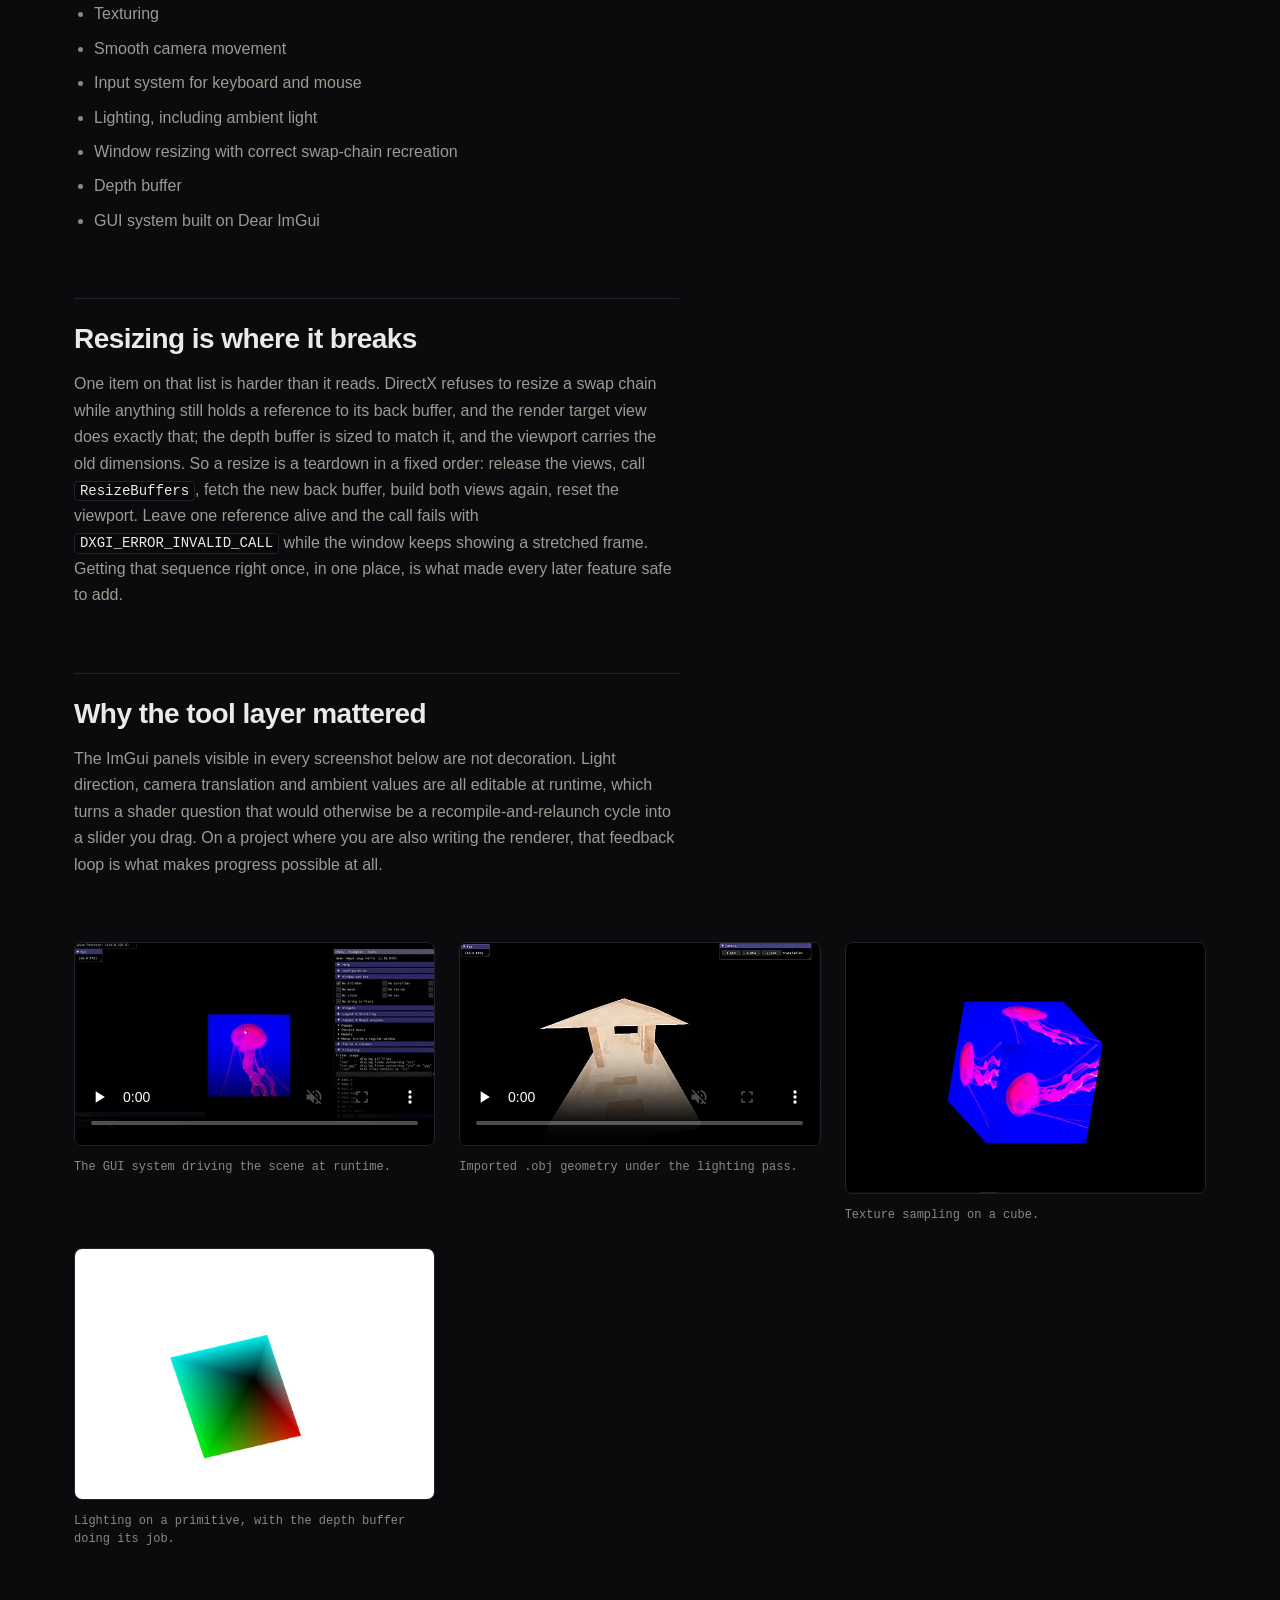
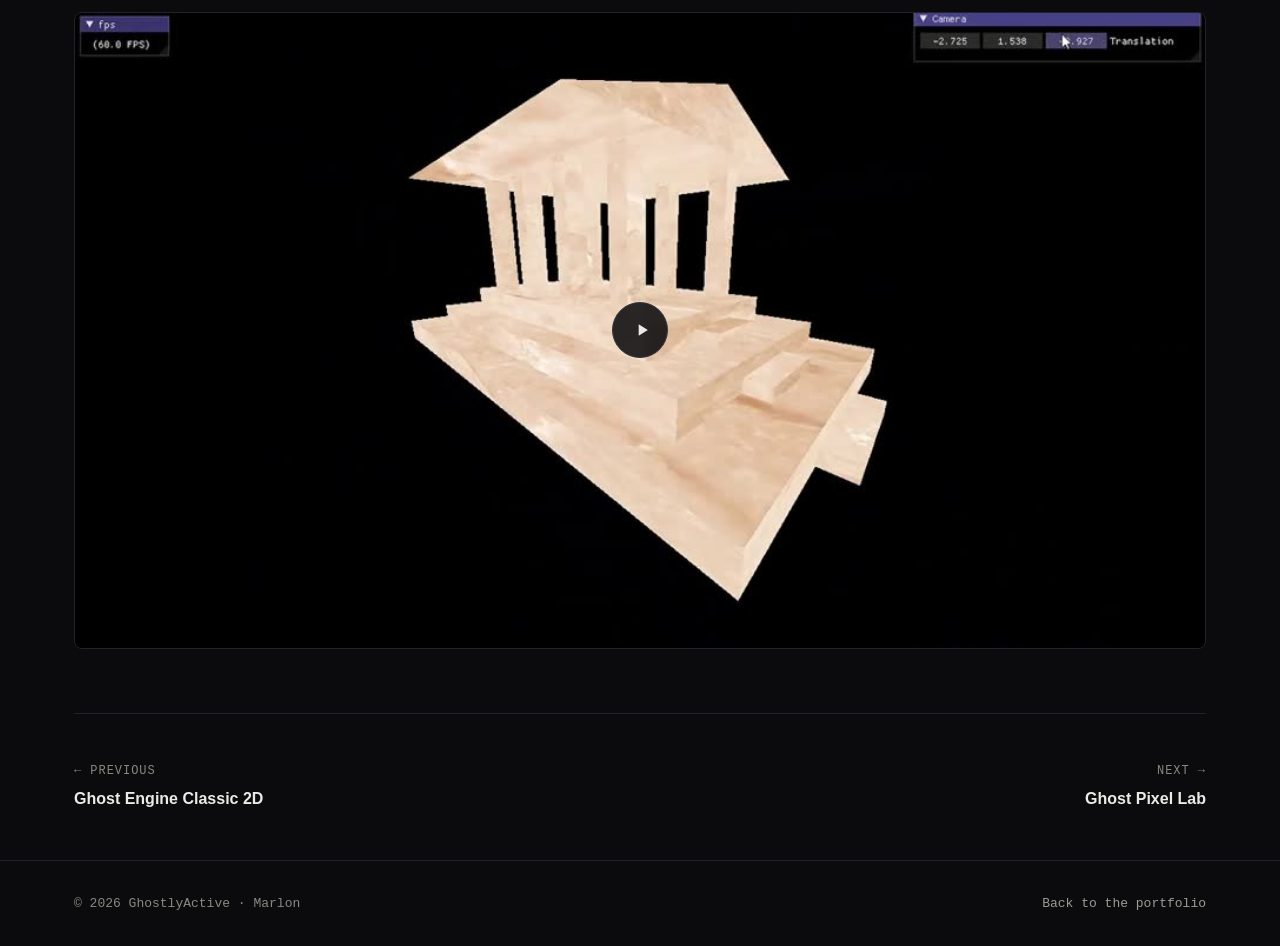
==== commit 4944035c: "feat: raycaster, slider and morse demos, dialog player, new accent colour" ====
--- a/projects/ghost-engine-3d.html
+++ b/projects/ghost-engine-3d.html
@@ -52,7 +52,7 @@
     </a>
     <ul class="site-nav__links">
       <li><a href="../index.html#builds">Builds</a></li>
-      <li><a href="../index.html#studio"><span class="label-long">Work &amp; experiments</span><span class="label-short">Work</span></a></li>
+      <li><a href="../index.html#studio"><span class="label-long">Client work</span><span class="label-short">Work</span></a></li>
       <li><a href="../index.html#contact">Contact</a></li>
     </ul>
   </div>
@@ -117,6 +117,19 @@
         <li>GUI system built on Dear ImGui</li>
       </ul>
 
+      <h2>Resizing is where it breaks</h2>
+      <p>
+        One item on that list is harder than it reads. DirectX refuses to resize a swap chain
+        while anything still holds a reference to its back buffer, and the render target view
+        does exactly that; the depth buffer is sized to match it, and the viewport carries the
+        old dimensions. So a resize is a teardown in a fixed order: release the views, call
+        <code>ResizeBuffers</code>, fetch the new back buffer, build both views again, reset the
+        viewport. Leave one reference alive and the call fails with
+        <code>DXGI_ERROR_INVALID_CALL</code> while the window keeps showing a stretched frame.
+        Getting that sequence right once, in one place, is what made every later feature safe to
+        add.
+      </p>
+
       <h2>Why the tool layer mattered</h2>
       <p>
         The ImGui panels visible in every screenshot below are not decoration. Light direction,
@@ -182,6 +195,7 @@
 </footer>
 
 <script src="../assets/js/video.js" defer></script>
+<script src="../assets/js/lightbox.js" defer></script>
 <script src="../assets/js/reveal.js" defer></script>
 </body>
 </html>
--- a/assets/css/tokens.css
+++ b/assets/css/tokens.css
@@ -13,11 +13,15 @@
   --text-muted: #9d9a92;
   --text-faint: #8b8880;
 
-  --accent: #ffa62b;
-  --accent-soft: rgba(255, 166, 43, 0.12);
-  --accent-line: rgba(255, 166, 43, 0.32);
-  --cyan: #5cd2e6;
-  --cyan-soft: rgba(92, 210, 230, 0.11);
+  --accent: #ff6a1f;
+  --accent-rgb: 255, 106, 31;
+  --accent-bright: #ff8a4d;
+  --accent-soft: rgba(var(--accent-rgb), 0.12);
+  --accent-line: rgba(var(--accent-rgb), 0.32);
+  --client: #8b96ff;
+  --client-rgb: 139, 150, 255;
+  --client-soft: rgba(var(--client-rgb), 0.11);
+  --client-line: rgba(var(--client-rgb), 0.28);
 
   --font-sans: -apple-system, BlinkMacSystemFont, "Segoe UI", Inter, Helvetica, Arial, sans-serif;
   --font-mono: ui-monospace, SFMono-Regular, "SF Mono", Menlo, Consolas, monospace;
--- a/assets/css/site.css
+++ b/assets/css/site.css
@@ -360,6 +360,14 @@
   gap: var(--space-3);
 }
 
+/* GitHub and YouTube are in the contact list anyway; on a phone they only
+   push the first project another row further down. */
+@media (max-width: 46rem) {
+  .hero__actions .btn--aside {
+    display: none;
+  }
+}
+
 /* Six entries land as 3 + 3 on a desktop and 2 + 2 + 2 on a tablet — at 11rem
    the sixth came out orphaned on a row of its own. The 19rem is measured
    against the 62rem cap plus two gaps, not picked for the look of it. */
@@ -424,9 +432,12 @@
   font-weight: 600;
 }
 
+/* The fallback matters: a visitor with an older tokens.css still cached would
+   otherwise get a transparent button, since a var() with no value resets the
+   whole declaration. */
 .btn--primary:hover {
-  background: #ffb75a;
-  border-color: #ffb75a;
+  background: var(--accent-bright, var(--accent));
+  border-color: var(--accent-bright, var(--accent));
   color: var(--bg);
 }
 
@@ -475,6 +486,24 @@
     grid-template-columns: 1fr;
     gap: var(--space-6);
   }
+}
+
+.section__head .clients {
+  display: flex;
+  flex-wrap: wrap;
+  align-items: baseline;
+  gap: var(--space-2) var(--space-3);
+  margin-top: var(--space-5);
+  font-family: var(--font-mono);
+  font-size: var(--step--1);
+  color: var(--text);
+}
+
+.clients__label {
+  font-size: var(--step--2);
+  letter-spacing: 0.1em;
+  text-transform: uppercase;
+  color: var(--accent);
 }
 
 /* ---------- Topic filter ---------- */
@@ -644,6 +673,20 @@
   transform: scale(1.03);
 }
 
+/* The still stays underneath as the poster. A paused <video> would show its
+   first frame instead, and preload="none" would show nothing at all. */
+.work-card__clip {
+  position: absolute;
+  inset: 0;
+  opacity: 0;
+  transition: opacity 0.35s var(--ease);
+  pointer-events: none;
+}
+
+.work-card__clip.is-playing {
+  opacity: 1;
+}
+
 .work-card__year {
   position: absolute;
   top: var(--space-3);
@@ -725,10 +768,10 @@
   color: var(--accent);
 }
 
-.tag--cyan {
-  border-color: rgba(92, 210, 230, 0.28);
-  background: var(--cyan-soft);
-  color: var(--cyan);
+.tag--client {
+  border-color: var(--client-line, rgba(139, 150, 255, 0.28));
+  background: var(--client-soft);
+  color: var(--client);
 }
 
 .work-card__foot {
@@ -879,6 +922,72 @@
   display: none;
 }
 
+/* ---------- Dialog player ---------- */
+
+/* On a wide screen the facade opens the player here instead of inside its own
+   350 px card. The close button hangs off the corner, outside the frame. */
+.player {
+  width: min(92vw, 1200px);
+  max-width: none;
+  margin: auto;
+  padding: 0;
+  border: 1px solid var(--border-strong);
+  border-radius: var(--radius-lg);
+  background: var(--bg-sunken);
+  box-shadow: var(--shadow-lift);
+  overflow: visible;
+}
+
+.player::backdrop {
+  background: rgba(8, 8, 10, 0.88);
+  backdrop-filter: blur(8px);
+}
+
+.player__frame {
+  width: 100%;
+  aspect-ratio: 16 / 9;
+  border-radius: inherit;
+  background: #000;
+  overflow: hidden;
+}
+
+.player__frame iframe {
+  display: block;
+  width: 100%;
+  height: 100%;
+  border: 0;
+}
+
+.dialog-close {
+  position: absolute;
+  top: -1.25rem;
+  right: -1.25rem;
+  display: grid;
+  place-items: center;
+  width: 2.5rem;
+  height: 2.5rem;
+  border: 1px solid var(--border-strong);
+  border-radius: 50%;
+  background: var(--bg-raised);
+  color: var(--text);
+  cursor: pointer;
+  transition: border-color 0.15s var(--ease), color 0.15s var(--ease);
+}
+
+.dialog-close:hover {
+  border-color: var(--accent-line);
+  color: var(--accent);
+}
+
+.dialog-close svg {
+  width: 1rem;
+  height: 1rem;
+  fill: none;
+  stroke: currentColor;
+  stroke-width: 2;
+  stroke-linecap: round;
+}
+
 /* ---------- Contact ---------- */
 
 .contact {
@@ -908,11 +1017,15 @@
   align-items: flex-start;
 }
 
-/* The heading sits straight above the button with no paragraph between them,
-   so it needs the wider gap. */
 .contact h2 {
   font-size: var(--step-3);
+  margin-bottom: var(--space-3);
+}
+
+.contact__note {
+  max-width: 40ch;
   margin-bottom: var(--space-5);
+  color: var(--text-muted);
 }
 
 .link-list {
--- a/assets/css/project.css
+++ b/assets/css/project.css
@@ -291,3 +291,328 @@
   text-align: right;
   margin-left: auto;
 }
+
+/* ---------- Before/after slider ---------- */
+
+.compare__stage {
+  --pos: 50%;
+  position: relative;
+  overflow: hidden;
+  border: 1px solid var(--border);
+  border-radius: var(--radius);
+  background: var(--bg-sunken);
+}
+
+.compare__stage img {
+  width: 100%;
+  border: 0;
+  border-radius: 0;
+}
+
+.compare__over {
+  position: absolute;
+  inset: 0;
+  height: 100%;
+  object-fit: cover;
+  clip-path: inset(0 calc(100% - var(--pos)) 0 0);
+}
+
+.compare__handle {
+  position: absolute;
+  top: 0;
+  bottom: 0;
+  left: var(--pos);
+  width: 2px;
+  background: var(--accent);
+  transform: translateX(-50%);
+  pointer-events: none;
+}
+
+.compare__handle::before,
+.compare__handle::after {
+  content: "";
+  position: absolute;
+  top: 50%;
+  left: 50%;
+  width: 2.5rem;
+  height: 2.5rem;
+  translate: -50% -50%;
+  border-radius: 50%;
+}
+
+.compare__handle::before {
+  border: 1px solid var(--accent);
+  background: var(--bg-overlay);
+  backdrop-filter: blur(4px);
+}
+
+/* The chevrons are a mask, so they take the accent token like everything else. */
+.compare__handle::after {
+  background: var(--accent);
+  mask: url("data:image/svg+xml,%3Csvg xmlns='http://www.w3.org/2000/svg' viewBox='0 0 24 24' fill='none' stroke='%23000' stroke-width='2' stroke-linecap='round' stroke-linejoin='round'%3E%3Cpath d='M9 7l-5 5 5 5M15 7l5 5-5 5'/%3E%3C/svg%3E")
+    center / 1.25rem no-repeat;
+  -webkit-mask: url("data:image/svg+xml,%3Csvg xmlns='http://www.w3.org/2000/svg' viewBox='0 0 24 24' fill='none' stroke='%23000' stroke-width='2' stroke-linecap='round' stroke-linejoin='round'%3E%3Cpath d='M9 7l-5 5 5 5M15 7l5 5-5 5'/%3E%3C/svg%3E")
+    center / 1.25rem no-repeat;
+}
+
+.compare__label {
+  position: absolute;
+  top: var(--space-3);
+  padding: 0.15rem 0.5rem;
+  border: 1px solid var(--border);
+  border-radius: var(--radius-sm);
+  background: var(--bg-overlay);
+  font-family: var(--font-mono);
+  font-size: var(--step--2);
+  color: var(--text-muted);
+  pointer-events: none;
+}
+
+.compare__label--left {
+  left: var(--space-3);
+}
+
+.compare__label--right {
+  right: var(--space-3);
+}
+
+/* The range input is the whole stage: invisible, but it is what the pointer
+   drags and the keyboard moves. The focus ring goes on the stage instead. */
+.compare__control {
+  position: absolute;
+  inset: 0;
+  margin: 0;
+}
+
+.compare__control input {
+  position: absolute;
+  inset: 0;
+  width: 100%;
+  height: 100%;
+  margin: 0;
+  opacity: 0;
+  cursor: ew-resize;
+}
+
+.compare__stage:has(input:focus-visible) {
+  outline: 2px solid var(--accent);
+  outline-offset: 3px;
+}
+
+/* ---------- Live raycaster ---------- */
+
+/* Two columns at every width: the view has to be visible while the map is
+   dragged, and a half-width map takes less of the page away from scrolling. */
+.raycaster {
+  display: grid;
+  grid-template-columns: repeat(2, minmax(0, 1fr));
+  gap: var(--space-4);
+}
+
+@media (max-width: 40rem) {
+  .raycaster {
+    gap: var(--space-2);
+  }
+}
+
+.raycaster canvas {
+  display: block;
+  width: 100%;
+  aspect-ratio: 1;
+  border: 1px solid var(--border);
+  border-radius: var(--radius);
+  background: var(--bg-sunken);
+}
+
+/* The map is dragged on, so the browser must not turn the drag into a scroll. */
+.raycaster__map {
+  cursor: crosshair;
+  touch-action: none;
+}
+
+.raycaster__map:focus-visible {
+  outline: 2px solid var(--accent);
+  outline-offset: 3px;
+}
+
+.raycaster__view {
+  image-rendering: pixelated;
+}
+
+.raycaster__foot {
+  grid-column: 1 / -1;
+  display: flex;
+  flex-wrap: wrap;
+  justify-content: space-between;
+  gap: var(--space-2) var(--space-4);
+  margin: 0;
+  font-family: var(--font-mono);
+  font-size: var(--step--2);
+  line-height: 1.5;
+  color: var(--text-faint);
+}
+
+/* ---------- Morse demo ---------- */
+
+.morse__form {
+  display: flex;
+  flex-wrap: wrap;
+  gap: var(--space-3);
+}
+
+.morse__input {
+  flex: 1 1 12rem;
+  min-width: 0;
+  padding: 0.55rem 0.9rem;
+  border: 1px solid var(--border-strong);
+  border-radius: var(--radius);
+  background: var(--bg-sunken);
+  color: var(--text);
+  font-family: var(--font-mono);
+  font-size: var(--step-0);
+  text-transform: uppercase;
+}
+
+.morse__input:focus-visible {
+  outline: 2px solid var(--accent);
+  outline-offset: 2px;
+}
+
+.morse__screen {
+  position: relative;
+  display: grid;
+  grid-template-rows: auto auto 1fr;
+  justify-items: center;
+  align-content: start;
+  gap: var(--space-2);
+  min-height: 12rem;
+  margin-top: var(--space-4);
+  padding: var(--space-5);
+  border: 1px solid var(--border);
+  border-radius: var(--radius);
+  background: var(--bg-sunken);
+  font-family: var(--font-mono);
+}
+
+.morse__screen output {
+  display: block;
+}
+
+.morse__idle {
+  grid-row: 1 / -1;
+  align-self: center;
+  margin: 0;
+  text-align: center;
+  font-size: var(--step-1);
+  letter-spacing: 0.08em;
+  color: var(--text-faint);
+}
+
+.morse__idle span {
+  display: block;
+  margin-top: var(--space-2);
+  font-size: var(--step--2);
+  letter-spacing: 0.06em;
+}
+
+.morse[data-state] .morse__idle {
+  display: none;
+}
+
+.morse__key {
+  position: absolute;
+  top: var(--space-4);
+  left: var(--space-4);
+  width: 1rem;
+  height: 1rem;
+  border: 1px solid var(--border-strong);
+  border-radius: 50%;
+  background: var(--bg-raised);
+  transition: background-color 0.04s linear, box-shadow 0.04s linear, transform 0.04s linear;
+}
+
+.morse__key.is-down {
+  background: var(--accent);
+  border-color: var(--accent);
+  box-shadow: 0 0 16px var(--accent-line);
+  transform: scale(0.85);
+}
+
+.morse__letter {
+  min-height: 1em;
+  font-size: var(--step-4);
+  font-weight: 600;
+  line-height: 1;
+  color: var(--text);
+}
+
+.morse__code {
+  min-height: 1.4em;
+  font-size: var(--step-1);
+  letter-spacing: 0.3em;
+  color: var(--accent);
+}
+
+.morse__sentence {
+  align-self: end;
+  min-height: 1.4em;
+  letter-spacing: 0.15em;
+  text-align: center;
+  overflow-wrap: anywhere;
+  color: var(--text-muted);
+}
+
+/* ---------- Lightbox ---------- */
+
+.figure__zoom {
+  display: block;
+  width: 100%;
+  padding: 0;
+  border: 0;
+  background: none;
+  cursor: zoom-in;
+}
+
+.figure__zoom:focus-visible {
+  outline: 2px solid var(--accent);
+  outline-offset: 3px;
+}
+
+.lightbox {
+  max-width: min(96vw, 1400px);
+  max-height: 96vh;
+  margin: auto;
+  padding: 0;
+  border: 1px solid var(--border-strong);
+  border-radius: var(--radius-lg);
+  background: var(--bg-raised);
+  color: var(--text);
+  box-shadow: var(--shadow-lift);
+  overflow: visible;
+}
+
+.lightbox::backdrop {
+  background: rgba(8, 8, 10, 0.88);
+  backdrop-filter: blur(8px);
+}
+
+.lightbox img {
+  display: block;
+  max-width: 96vw;
+  max-height: calc(96vh - 3.5rem);
+  width: auto;
+  height: auto;
+  border-radius: var(--radius-lg) var(--radius-lg) 0 0;
+}
+
+.lightbox__caption {
+  padding: var(--space-3) var(--space-4);
+  font-family: var(--font-mono);
+  font-size: var(--step--2);
+  line-height: 1.5;
+  color: var(--text-muted);
+}
+
+.lightbox__caption:empty {
+  display: none;
+}
